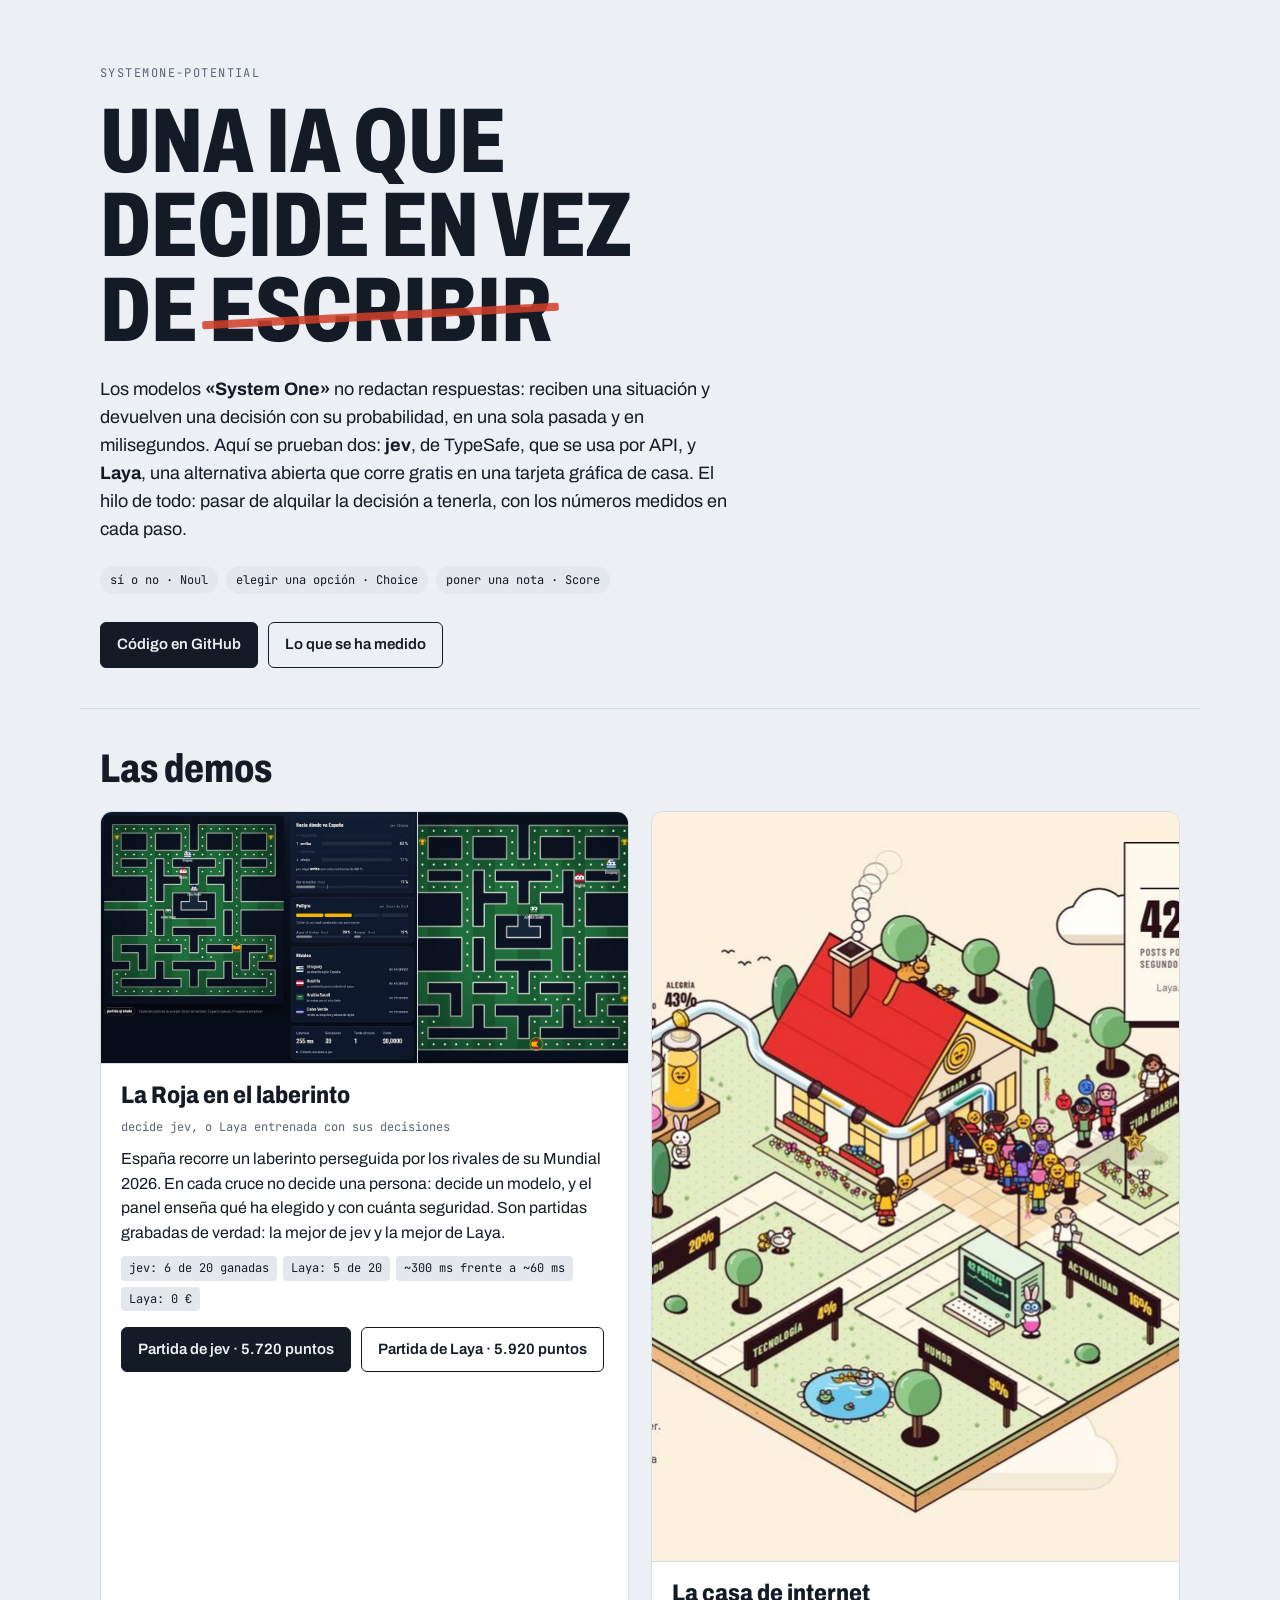
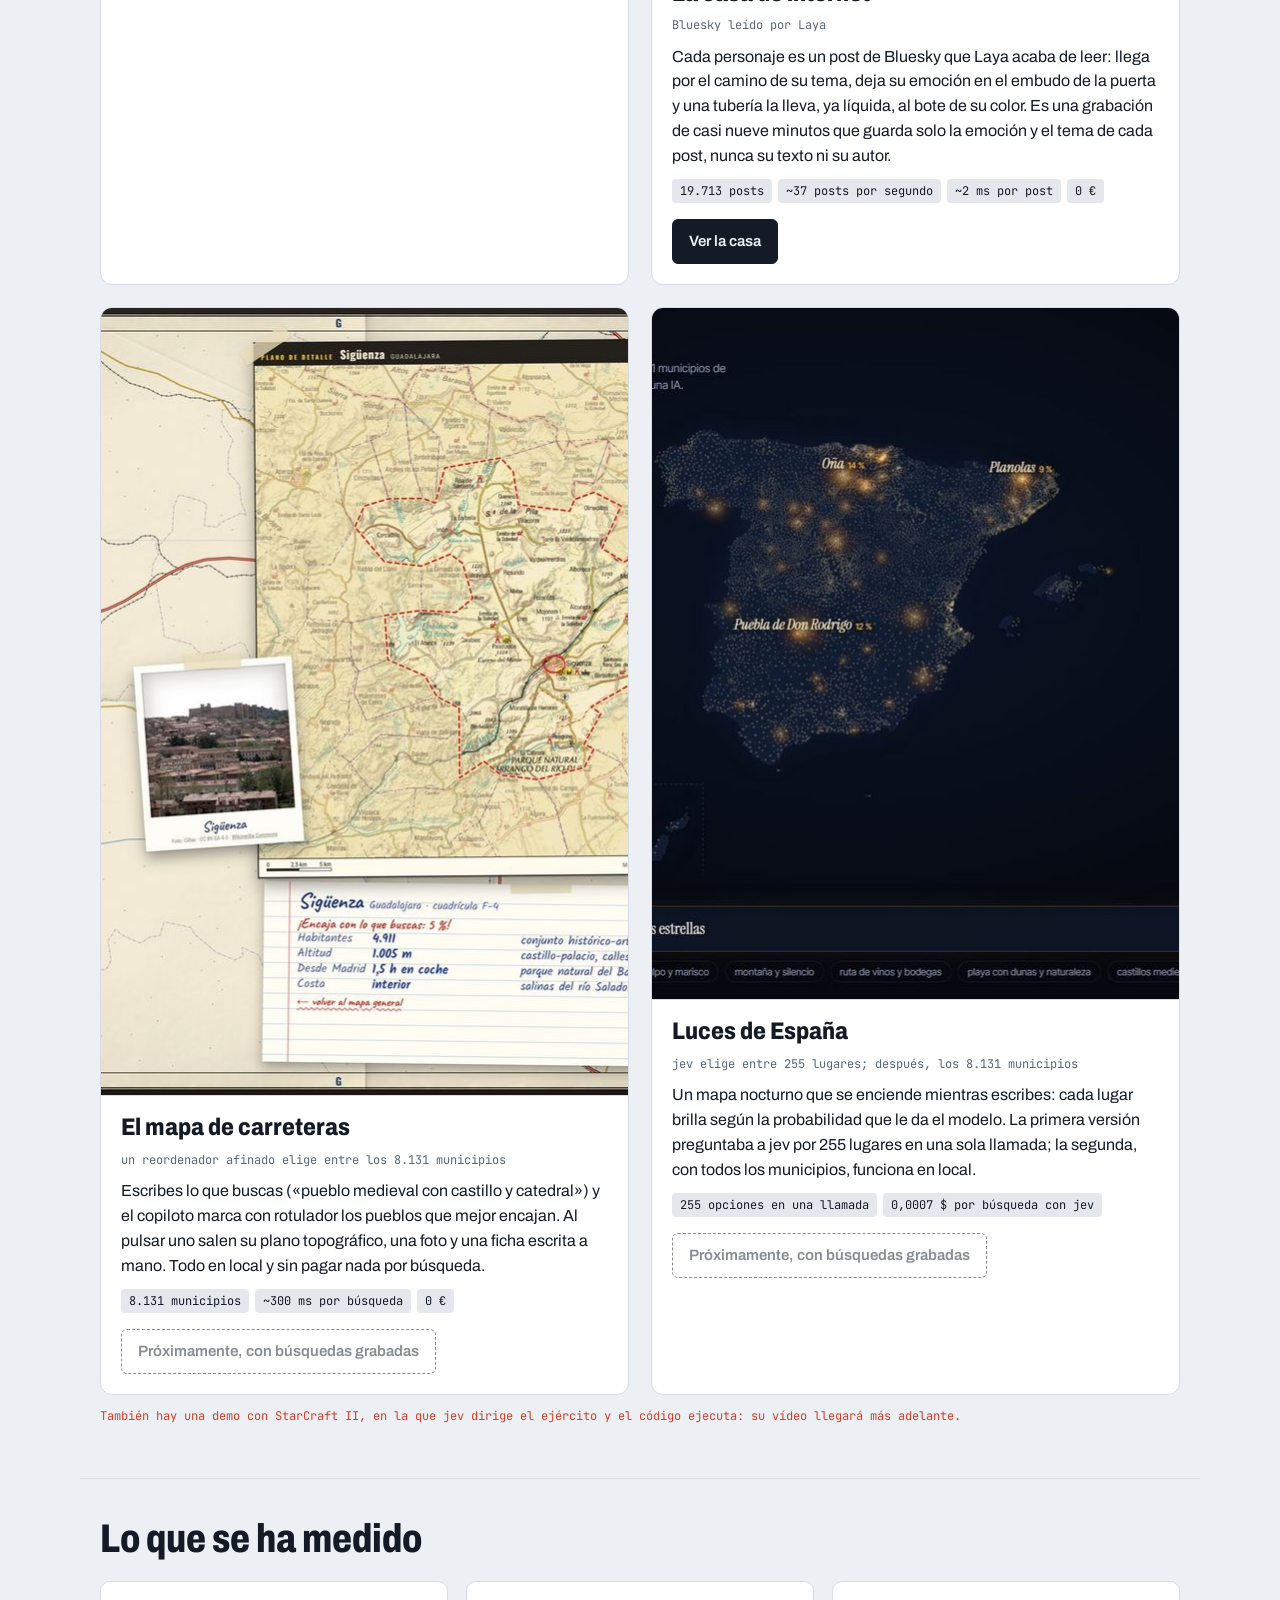
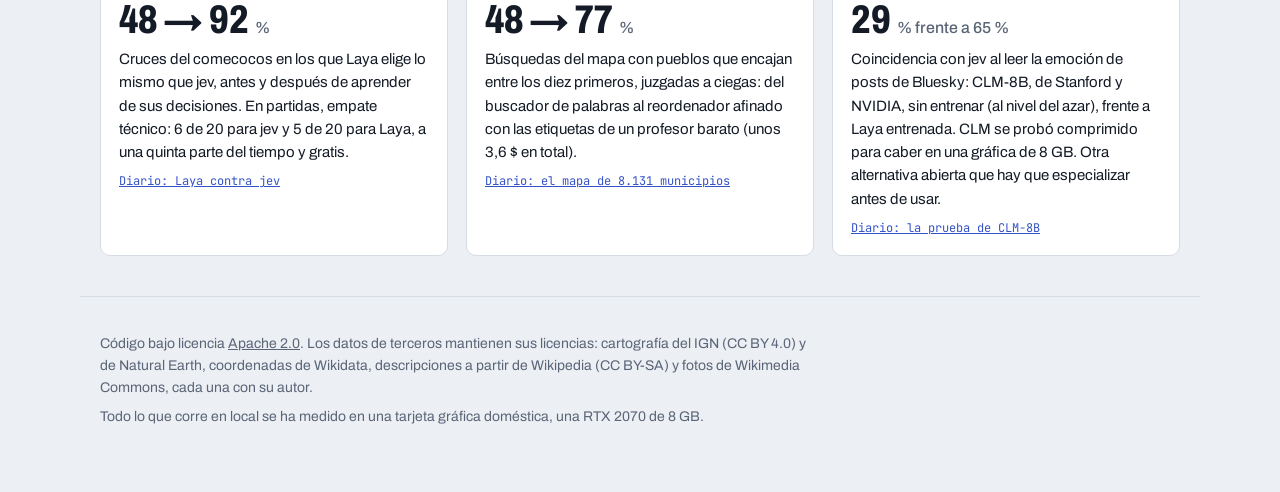
==== index.html @ be232d1d "Web: portada, partidas grabadas del comecocos y la casa grabada Portada en index.html con las demos " ====
<!doctype html>
<html lang="es">
<head>
<meta charset="utf-8">
<meta name="viewport" content="width=device-width, initial-scale=1, viewport-fit=cover">
<title>systemone-potential</title>
<meta name="description" content="Demos de una IA que decide en vez de escribir: jev y Laya puestas a prueba en un comecocos, Bluesky en directo y mapas de España, con los resultados medidos.">
<meta name="color-scheme" content="light dark">
<link rel="preconnect" href="https://fonts.googleapis.com">
<link rel="preconnect" href="https://fonts.gstatic.com" crossorigin>
<link rel="stylesheet" href="https://fonts.googleapis.com/css2?family=Archivo:wdth,wght@62..125,400..800&family=JetBrains+Mono:wght@400;600&display=swap">
<style>
:root {
  --bg: #ECEFF3; --surface: #FFFFFF; --ink: #141B26; --muted: #5A6577; --line: #D6DCE4;
  --accent: #D23F28; --accent-soft: #FBE4DF; --jev: #3553C8; --laya: #16845A; --chip: #E4E8ED;
  --display: "Archivo", "Arial Narrow", system-ui, sans-serif;
  --body: "Archivo", system-ui, -apple-system, "Segoe UI", sans-serif;
  --mono: "JetBrains Mono", ui-monospace, Consolas, monospace;
}
@media (prefers-color-scheme: dark) {
  :root { color-scheme: dark; --bg: #0D1218; --surface: #151C25; --ink: #E6EBF1; --muted: #98A3B2; --line: #283341;
    --accent: #FF6B50; --accent-soft: #3B211C; --jev: #7F99FF; --laya: #3DC98B; --chip: #232D39; }
}
* { box-sizing: border-box; }
body { margin: 0; background: var(--bg); color: var(--ink); font-family: var(--body); font-size: 16px; line-height: 1.55; }
a { color: inherit; }
.wrap { max-width: 1120px; margin: 0 auto; padding-inline: 20px; }
:focus-visible { outline: 2px solid var(--accent); outline-offset: 3px; }

header { padding-block: 64px 40px; }
.eyebrow { font-family: var(--mono); font-size: 12px; letter-spacing: .12em; text-transform: uppercase; color: var(--muted); margin: 0 0 16px; }
h1 { font-family: var(--display); font-stretch: 70%; font-weight: 800; font-size: clamp(44px, 8vw, 92px); line-height: .92;
  text-transform: uppercase; margin: 0; max-width: 14ch; text-wrap: balance; }
h1 .x { position: relative; white-space: nowrap; }
h1 .x::after { content: ""; position: absolute; left: -2%; right: -2%; top: 52%; height: .09em; background: var(--accent);
  opacity: .85; transform: rotate(-3deg); border-radius: 2px; }
.lede { max-width: 64ch; font-size: 18px; margin: 24px 0 0; }
.lede b { font-weight: 700; }
.types { display: flex; flex-wrap: wrap; gap: 8px; margin: 22px 0 0; }
.types span { font-family: var(--mono); font-size: 12px; padding: 5px 10px; border-radius: 99px; background: var(--chip); }
.links { display: flex; flex-wrap: wrap; gap: 10px; margin: 28px 0 0; }
.btn { display: inline-flex; align-items: center; gap: 8px; padding: 10px 16px; border-radius: 6px; font-weight: 600; font-size: 15px;
  text-decoration: none; border: 1px solid var(--ink); }
.btn.primary { background: var(--ink); color: var(--bg); }
.btn:hover { border-color: var(--accent); }
.btn.primary:hover { background: var(--accent); }
.btn[aria-disabled="true"] { opacity: .5; pointer-events: none; border-style: dashed; }

h2 { font-family: var(--display); font-stretch: 78%; font-weight: 800; font-size: clamp(28px, 4vw, 40px); line-height: 1; margin: 0 0 22px; }
section { padding-block: 40px; border-top: 1px solid var(--line); }
.demos { display: grid; grid-template-columns: repeat(2, minmax(0, 1fr)); gap: 22px; }
.demo { background: var(--surface); border: 1px solid var(--line); border-radius: 12px; overflow: hidden; display: grid; grid-template-rows: auto 1fr; }
.demo img { display: block; width: 100%; aspect-ratio: 16 / 10; object-fit: cover; object-position: top; border-bottom: 1px solid var(--line); }
.demo .pics { display: grid; grid-template-columns: 1.5fr 1fr; border-bottom: 1px solid var(--line); }
.demo .pics img { border-bottom: 0; aspect-ratio: auto; height: 100%; }
.demo .pics img + img { border-left: 1px solid var(--line); }
.demo .body { padding: 18px 20px 20px; display: grid; gap: 10px; align-content: start; }
.demo h3 { font-family: var(--display); font-stretch: 85%; font-weight: 800; font-size: 24px; line-height: 1.1; margin: 0; }
.demo p { margin: 0; color: var(--ink); }
.demo .who { font-family: var(--mono); font-size: 12px; color: var(--muted); }
.facts { display: flex; flex-wrap: wrap; gap: 6px; }
.facts span { font-family: var(--mono); font-size: 12px; padding: 3px 8px; border-radius: 4px; background: var(--chip); }
.demo .links { margin-top: 6px; }
.soon { font-family: var(--mono); font-size: 12px; color: var(--accent); }

.results { display: grid; grid-template-columns: repeat(3, minmax(0, 1fr)); gap: 18px; }
.result { background: var(--surface); border: 1px solid var(--line); border-radius: 10px; padding: 18px; display: grid; gap: 8px; align-content: start; }
.result .big { font-family: var(--display); font-stretch: 75%; font-weight: 800; font-size: 40px; line-height: 1; }
.result .big small { font-size: 16px; font-weight: 500; color: var(--muted); font-stretch: 100%; }
.result p { margin: 0; font-size: 15px; }
.result a { font-family: var(--mono); font-size: 12px; color: var(--jev); }

footer { padding-block: 36px 56px; border-top: 1px solid var(--line); font-size: 14px; color: var(--muted); }
footer p { margin: 0 0 8px; max-width: 90ch; }

@media (max-width: 860px) {
  .demos, .results { grid-template-columns: minmax(0, 1fr); }
}
</style>
</head>
<body>

<header class="wrap">
  <p class="eyebrow">systemone-potential</p>
  <h1>Una IA que decide en vez de <span class="x">escribir</span></h1>
  <p class="lede">Los modelos <b>«System One»</b> no redactan respuestas: reciben una situación y devuelven una decisión con su probabilidad, en una sola pasada y en milisegundos. Aquí se prueban dos: <b>jev</b>, de TypeSafe, que se usa por API, y <b>Laya</b>, una alternativa abierta que corre gratis en una tarjeta gráfica de casa. El hilo de todo: pasar de alquilar la decisión a tenerla, con los números medidos en cada paso.</p>
  <div class="types" aria-label="Tipos de pregunta">
    <span>sí o no · Noul</span><span>elegir una opción · Choice</span><span>poner una nota · Score</span>
  </div>
  <div class="links">
    <a class="btn primary" href="https://github.com/alfonso-asenjo/systemone-potential">Código en GitHub</a>
    <a class="btn" href="#resultados">Lo que se ha medido</a>
  </div>
</header>

<section class="wrap" aria-labelledby="demos-h">
  <h2 id="demos-h">Las demos</h2>
  <div class="demos">

    <article class="demo">
      <div class="pics">
        <img src="demos/img/comecocos-jev.jpg" alt="El comecocos con la bandera de España en el laberinto, los rivales con sus banderas y un panel con las probabilidades de cada salida" width="900" height="715">
        <img src="demos/img/comecocos-laya.jpg" alt="El laberinto durante una partida de Laya" width="596" height="626">
      </div>
      <div class="body">
        <h3>La Roja en el laberinto</h3>
        <p class="who">decide jev, o Laya entrenada con sus decisiones</p>
        <p>España recorre un laberinto perseguida por los rivales de su Mundial 2026. En cada cruce no decide una persona: decide un modelo, y el panel enseña qué ha elegido y con cuánta seguridad. Son partidas grabadas de verdad: la mejor de jev y la mejor de Laya.</p>
        <div class="facts"><span>jev: 6 de 20 ganadas</span><span>Laya: 5 de 20</span><span>~300 ms frente a ~60 ms</span><span>Laya: 0 €</span></div>
        <div class="links">
          <a class="btn primary" href="demos/comecocos-jev.html">Partida de jev · 5.720 puntos</a>
          <a class="btn" href="demos/comecocos-laya.html">Partida de Laya · 5.920 puntos</a>
        </div>
      </div>
    </article>

    <article class="demo">
      <img src="demos/img/casa.jpg" alt="Ilustración isométrica de una casa con jardín; personajes llegan por caminos rotulados con temas llevando farolillos con emoticonos, y una tubería lleva la emoción líquida a botes de colores" width="1200" height="750">
      <div class="body">
        <h3>La casa de internet</h3>
        <p class="who">Bluesky leído por Laya</p>
        <p>Cada personaje es un post de Bluesky que Laya acaba de leer: llega por el camino de su tema, deja su emoción en el embudo de la puerta y una tubería la lleva, ya líquida, al bote de su color. Es una grabación de casi nueve minutos que guarda solo la emoción y el tema de cada post, nunca su texto ni su autor.</p>
        <div class="facts"><span>19.713 posts</span><span>~37 posts por segundo</span><span>~2 ms por post</span><span>0 €</span></div>
        <div class="links">
          <a class="btn primary" href="bluesky/static/casa.html?grabacion">Ver la casa</a>
        </div>
      </div>
    </article>

    <article class="demo">
      <img src="demos/img/carreteras.jpg" alt="Mapa de carreteras de los 90 con un plano topográfico de Sigüenza, una polaroid del pueblo y una ficha manuscrita" width="1400" height="788">
      <div class="body">
        <h3>El mapa de carreteras</h3>
        <p class="who">un reordenador afinado elige entre los 8.131 municipios</p>
        <p>Escribes lo que buscas («pueblo medieval con castillo y catedral») y el copiloto marca con rotulador los pueblos que mejor encajan. Al pulsar uno salen su plano topográfico, una foto y una ficha escrita a mano. Todo en local y sin pagar nada por búsqueda.</p>
        <div class="facts"><span>8.131 municipios</span><span>~300 ms por búsqueda</span><span>0 €</span></div>
        <div class="links">
          <span class="btn" aria-disabled="true">Próximamente, con búsquedas grabadas</span>
        </div>
      </div>
    </article>

    <article class="demo">
      <img src="demos/img/luces.jpg" alt="Mapa nocturno de España con puntos de luz; los lugares que encajan con la búsqueda brillan más" width="1200" height="692">
      <div class="body">
        <h3>Luces de España</h3>
        <p class="who">jev elige entre 255 lugares; después, los 8.131 municipios</p>
        <p>Un mapa nocturno que se enciende mientras escribes: cada lugar brilla según la probabilidad que le da el modelo. La primera versión preguntaba a jev por 255 lugares en una sola llamada; la segunda, con todos los municipios, funciona en local.</p>
        <div class="facts"><span>255 opciones en una llamada</span><span>0,0007 $ por búsqueda con jev</span></div>
        <div class="links">
          <span class="btn" aria-disabled="true">Próximamente, con búsquedas grabadas</span>
        </div>
      </div>
    </article>

  </div>
  <p class="soon">También hay una demo con StarCraft II, en la que jev dirige el ejército y el código ejecuta: su vídeo llegará más adelante.</p>
</section>

<section class="wrap" id="resultados" aria-labelledby="res-h">
  <h2 id="res-h">Lo que se ha medido</h2>
  <div class="results">
    <div class="result">
      <div class="big">48 → 92 <small>%</small></div>
      <p>Cruces del comecocos en los que Laya elige lo mismo que jev, antes y después de aprender de sus decisiones. En partidas, empate técnico: 6 de 20 para jev y 5 de 20 para Laya, a una quinta parte del tiempo y gratis.</p>
      <a href="https://github.com/alfonso-asenjo/systemone-potential/blob/main/docs/laya-vs-jev.md">Diario: Laya contra jev</a>
    </div>
    <div class="result">
      <div class="big">48 → 77 <small>%</small></div>
      <p>Búsquedas del mapa con pueblos que encajan entre los diez primeros, juzgadas a ciegas: del buscador de palabras al reordenador afinado con las etiquetas de un profesor barato (unos 3,6 $ en total).</p>
      <a href="https://github.com/alfonso-asenjo/systemone-potential/blob/main/docs/mapa-8000-diario.md">Diario: el mapa de 8.131 municipios</a>
    </div>
    <div class="result">
      <div class="big">29 <small>% frente a 65 %</small></div>
      <p>Coincidencia con jev al leer la emoción de posts de Bluesky: CLM-8B, de Stanford y NVIDIA, sin entrenar (al nivel del azar), frente a Laya entrenada. CLM se probó comprimido para caber en una gráfica de 8 GB. Otra alternativa abierta que hay que especializar antes de usar.</p>
      <a href="https://github.com/alfonso-asenjo/systemone-potential/blob/main/docs/clm-8b.md">Diario: la prueba de CLM-8B</a>
    </div>
  </div>
</section>

<footer class="wrap">
  <p>Código bajo licencia <a href="https://github.com/alfonso-asenjo/systemone-potential/blob/main/LICENSE">Apache 2.0</a>. Los datos de terceros mantienen sus licencias: cartografía del IGN (CC BY 4.0) y de Natural Earth, coordenadas de Wikidata, descripciones a partir de Wikipedia (CC BY-SA) y fotos de Wikimedia Commons, cada una con su autor.</p>
  <p>Todo lo que corre en local se ha medido en una tarjeta gráfica doméstica, una RTX 2070 de 8 GB.</p>
</footer>

</body>
</html>
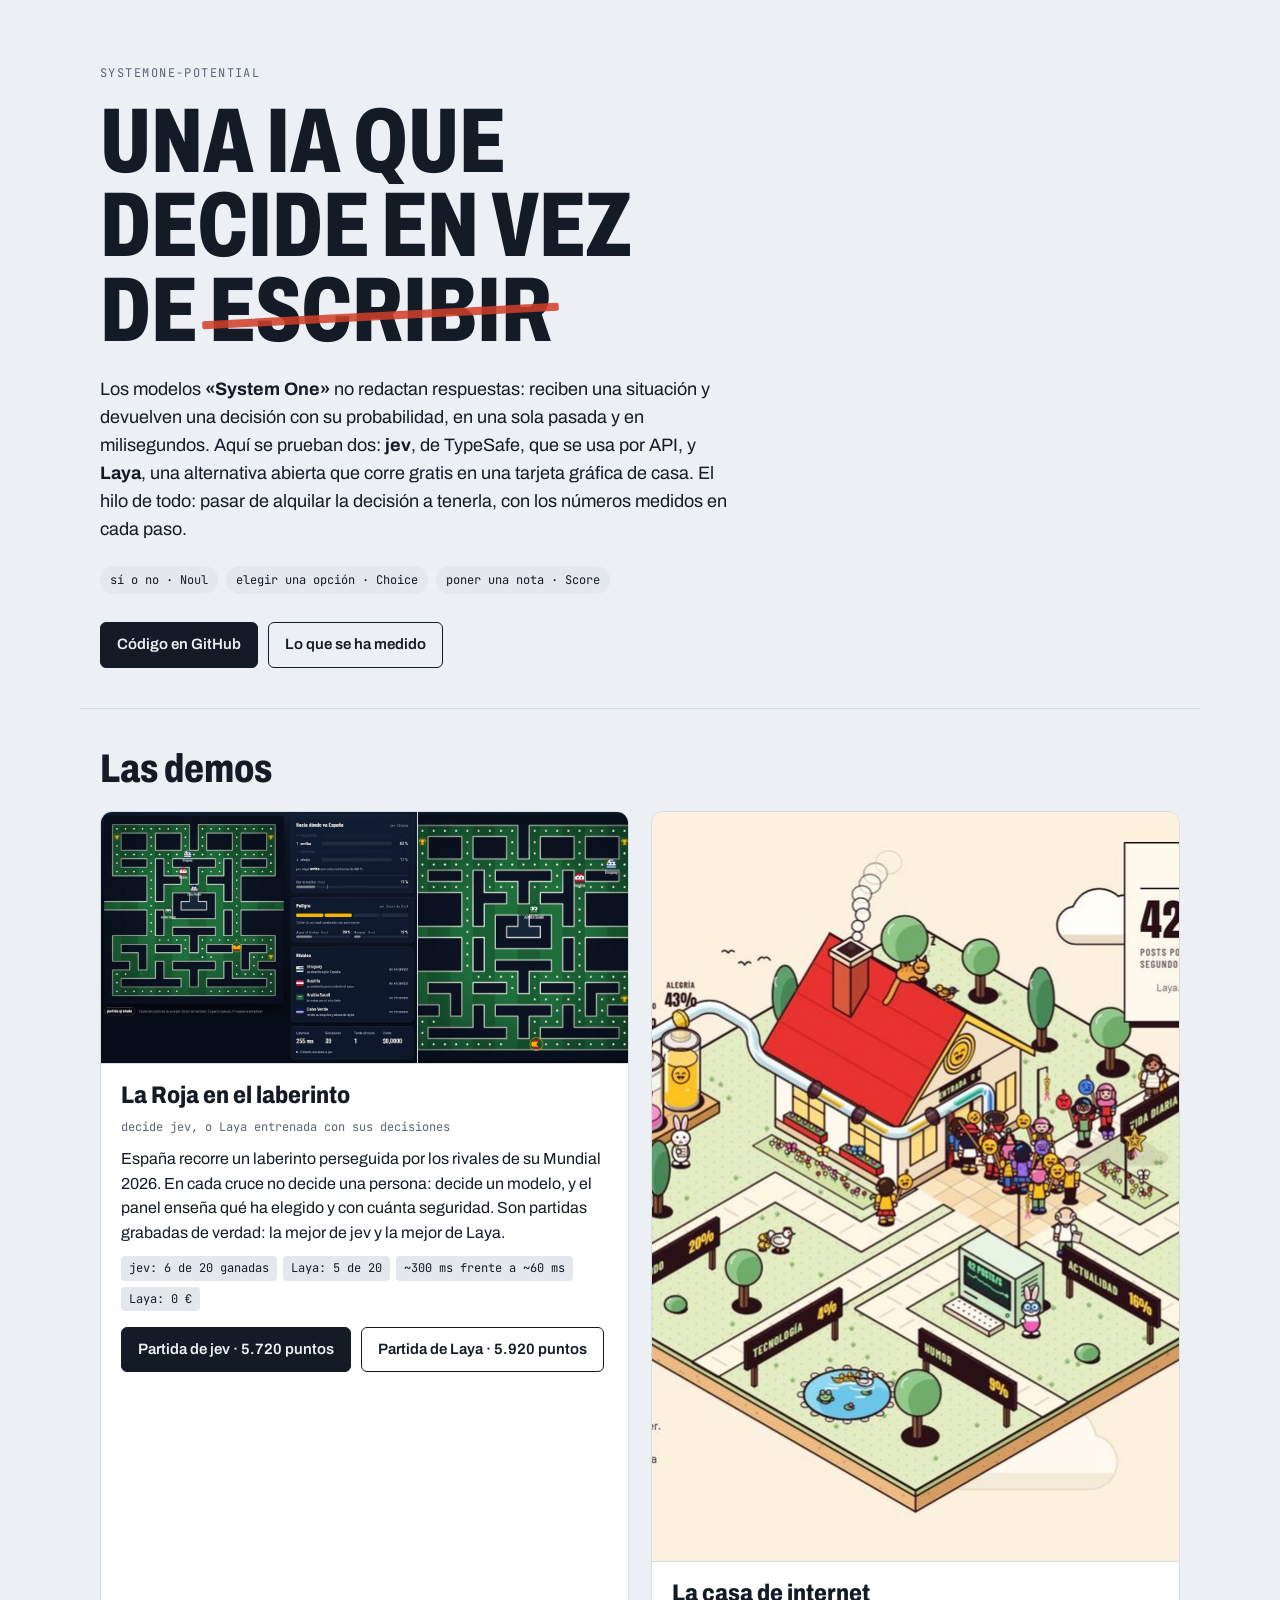
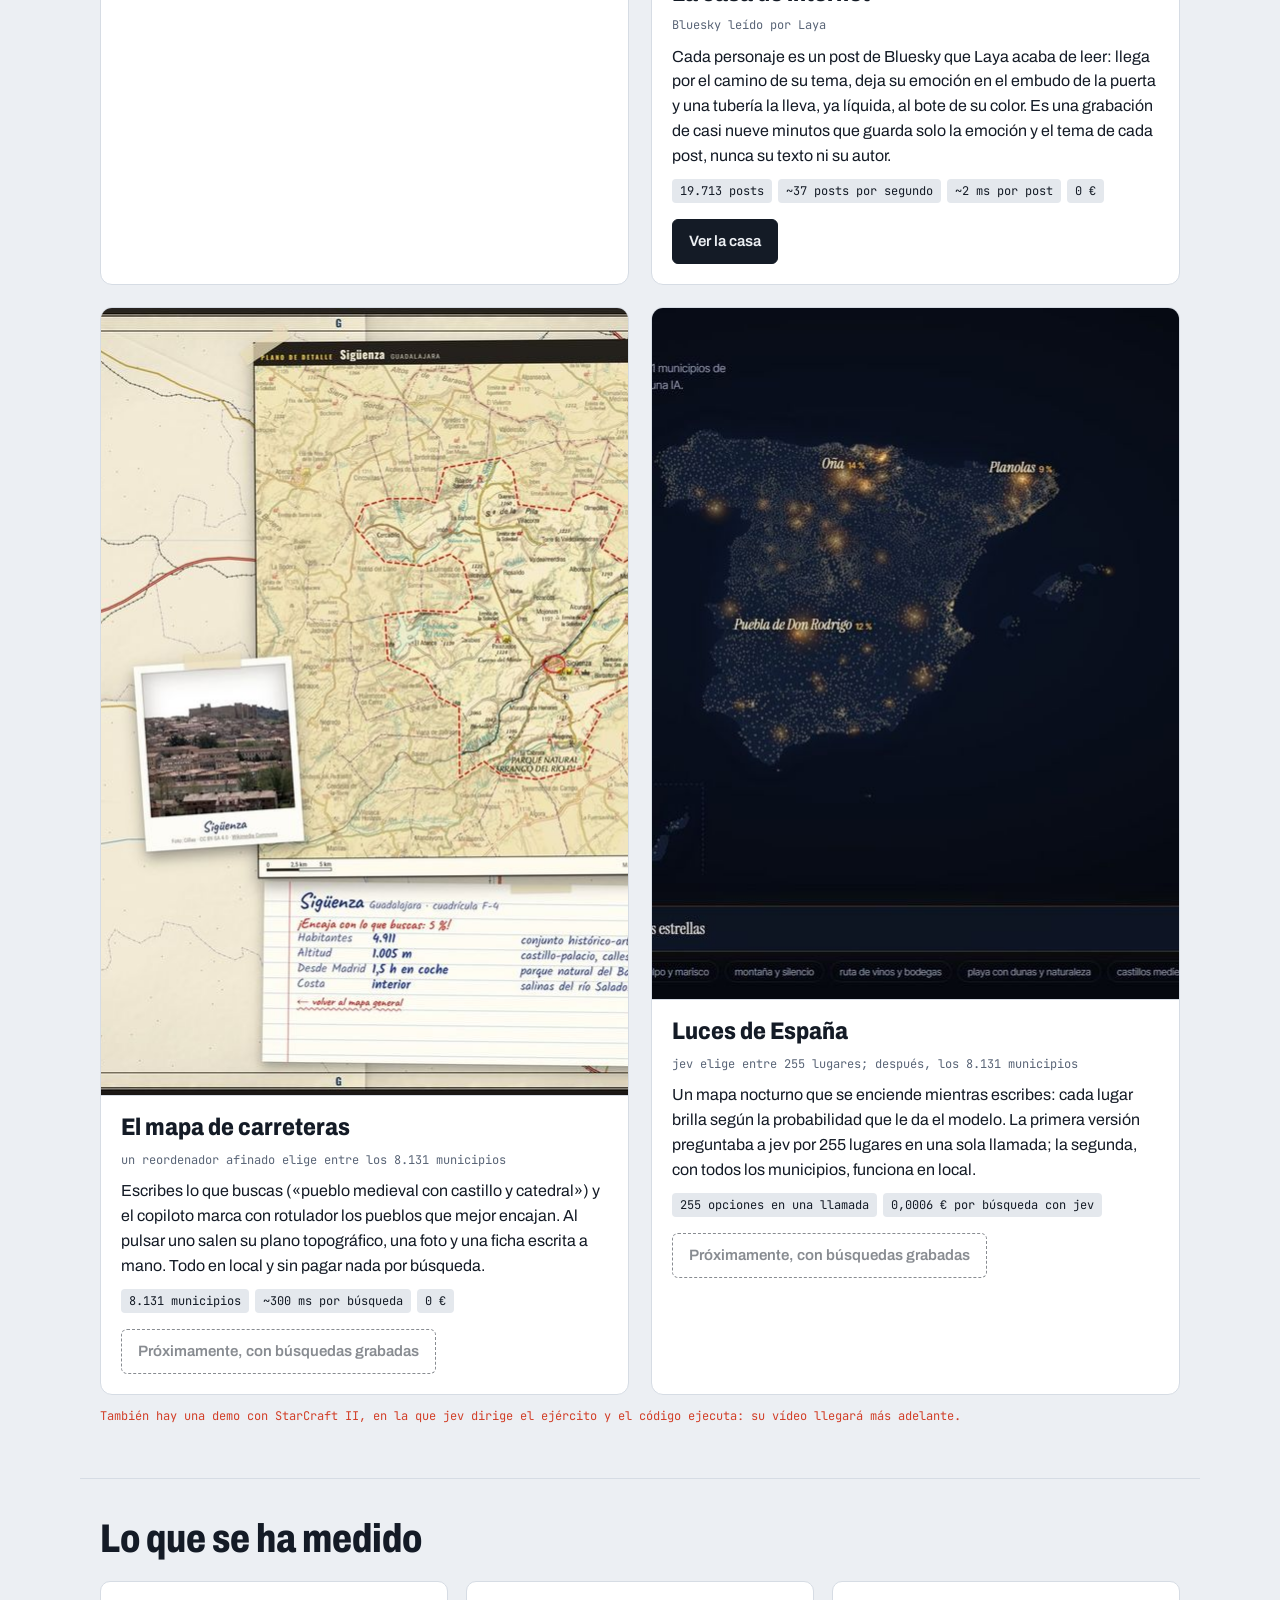
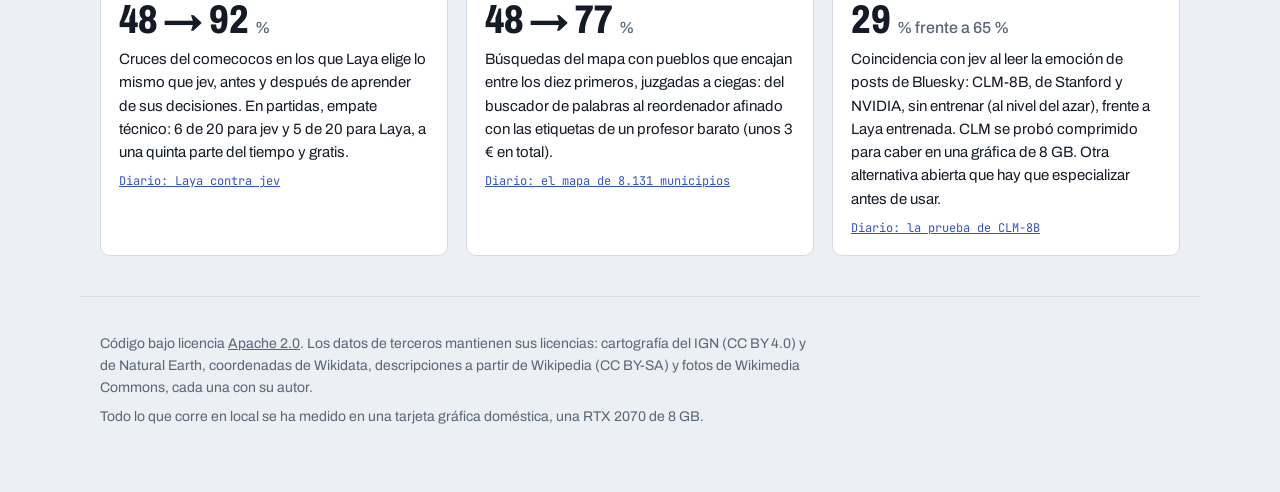
==== commit 145fe15d: "Costes en euros Las APIs cobran en dólares; lo que se enseña pasa a euros con la referencia del BCE " ====
--- a/index.html
+++ b/index.html
@@ -146,7 +146,7 @@
         <h3>Luces de España</h3>
         <p class="who">jev elige entre 255 lugares; después, los 8.131 municipios</p>
         <p>Un mapa nocturno que se enciende mientras escribes: cada lugar brilla según la probabilidad que le da el modelo. La primera versión preguntaba a jev por 255 lugares en una sola llamada; la segunda, con todos los municipios, funciona en local.</p>
-        <div class="facts"><span>255 opciones en una llamada</span><span>0,0007 $ por búsqueda con jev</span></div>
+        <div class="facts"><span>255 opciones en una llamada</span><span>0,0006 € por búsqueda con jev</span></div>
         <div class="links">
           <span class="btn" aria-disabled="true">Próximamente, con búsquedas grabadas</span>
         </div>
@@ -167,7 +167,7 @@
     </div>
     <div class="result">
       <div class="big">48 → 77 <small>%</small></div>
-      <p>Búsquedas del mapa con pueblos que encajan entre los diez primeros, juzgadas a ciegas: del buscador de palabras al reordenador afinado con las etiquetas de un profesor barato (unos 3,6 $ en total).</p>
+      <p>Búsquedas del mapa con pueblos que encajan entre los diez primeros, juzgadas a ciegas: del buscador de palabras al reordenador afinado con las etiquetas de un profesor barato (unos 3 € en total).</p>
       <a href="https://github.com/alfonso-asenjo/systemone-potential/blob/main/docs/mapa-8000-diario.md">Diario: el mapa de 8.131 municipios</a>
     </div>
     <div class="result">
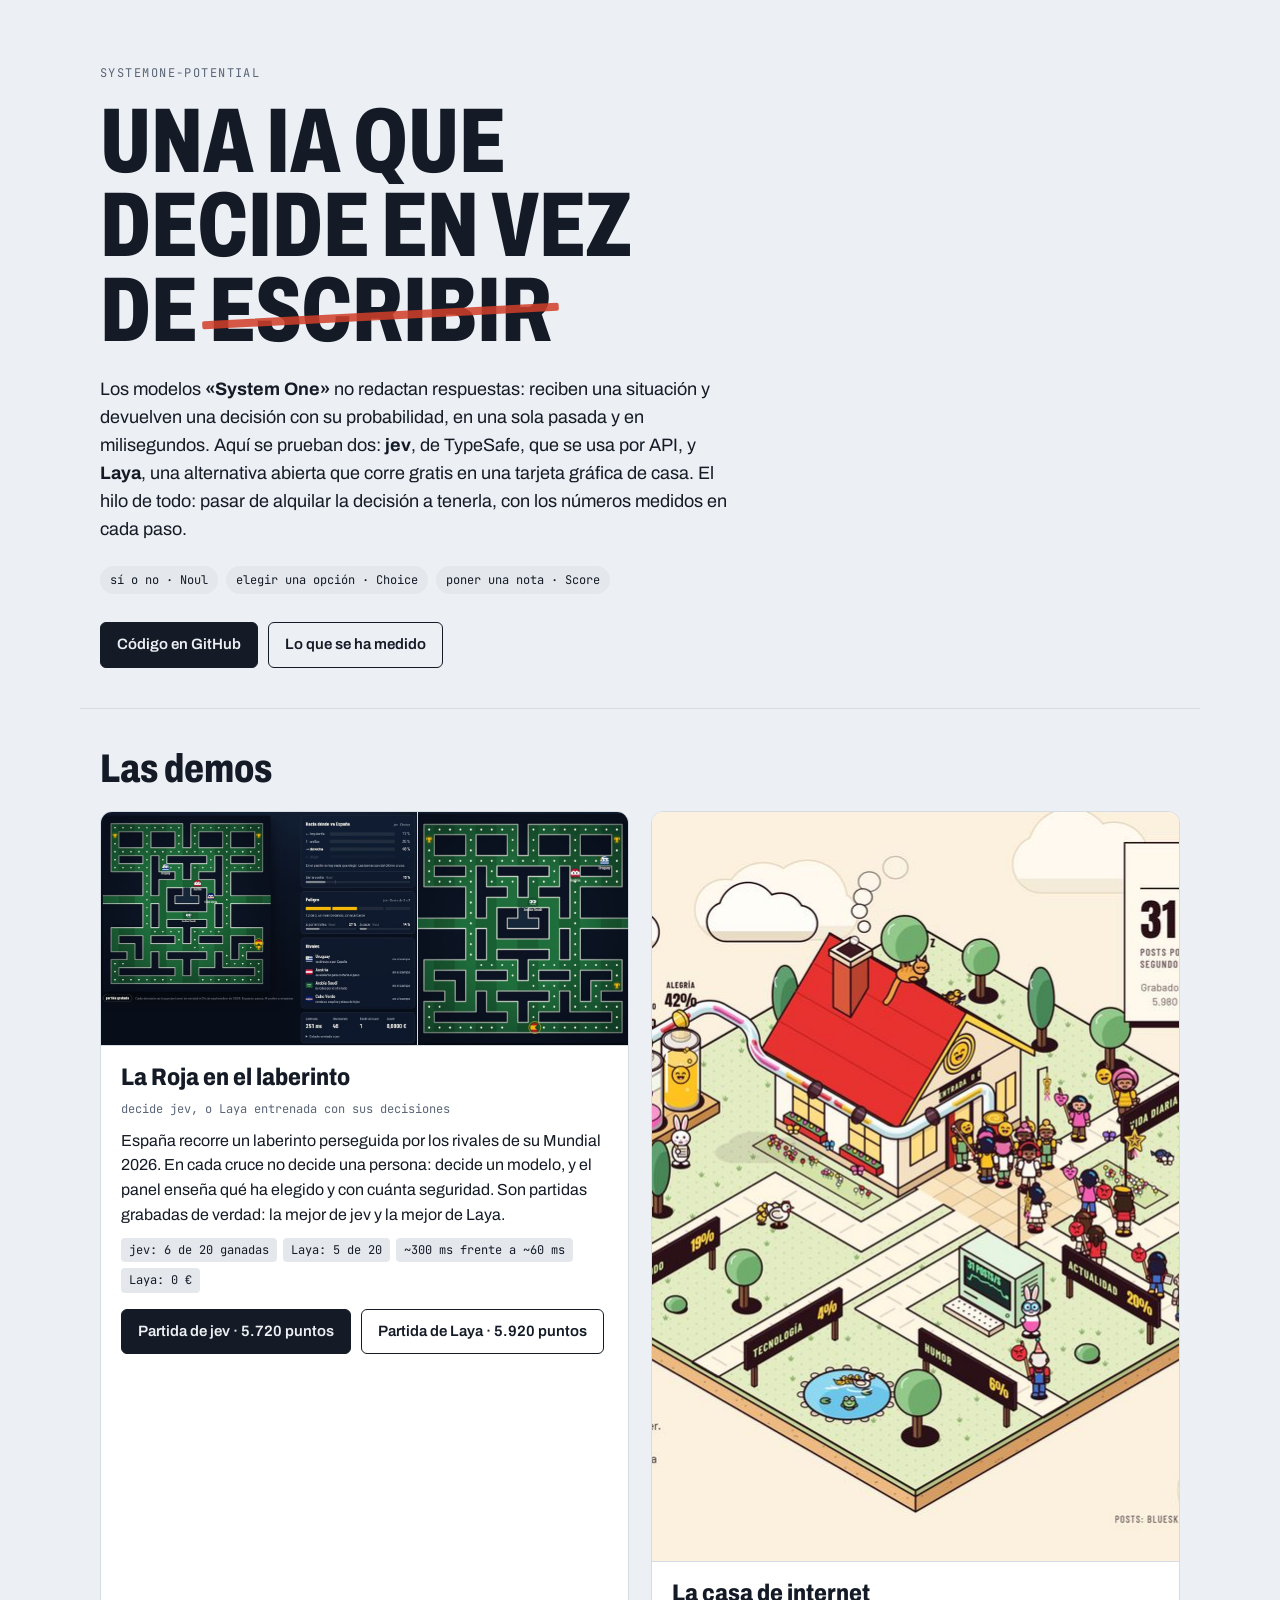
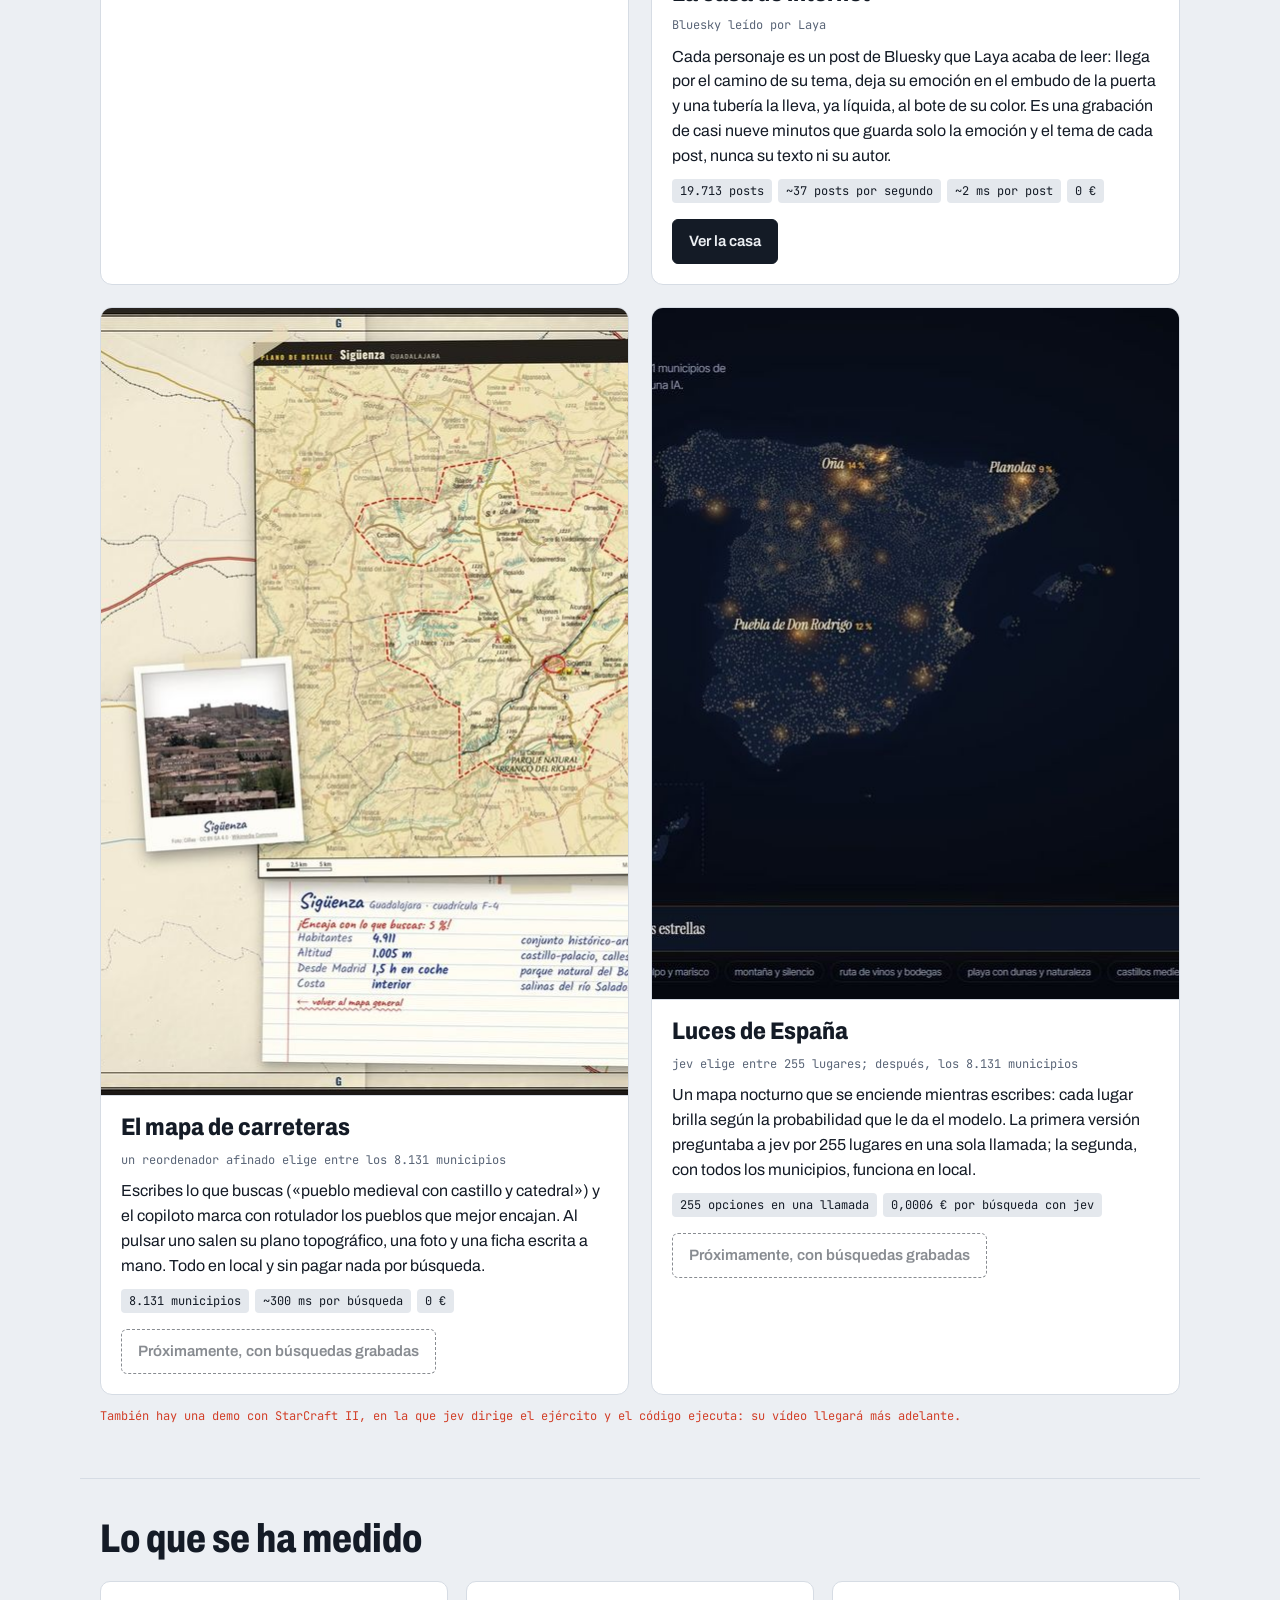
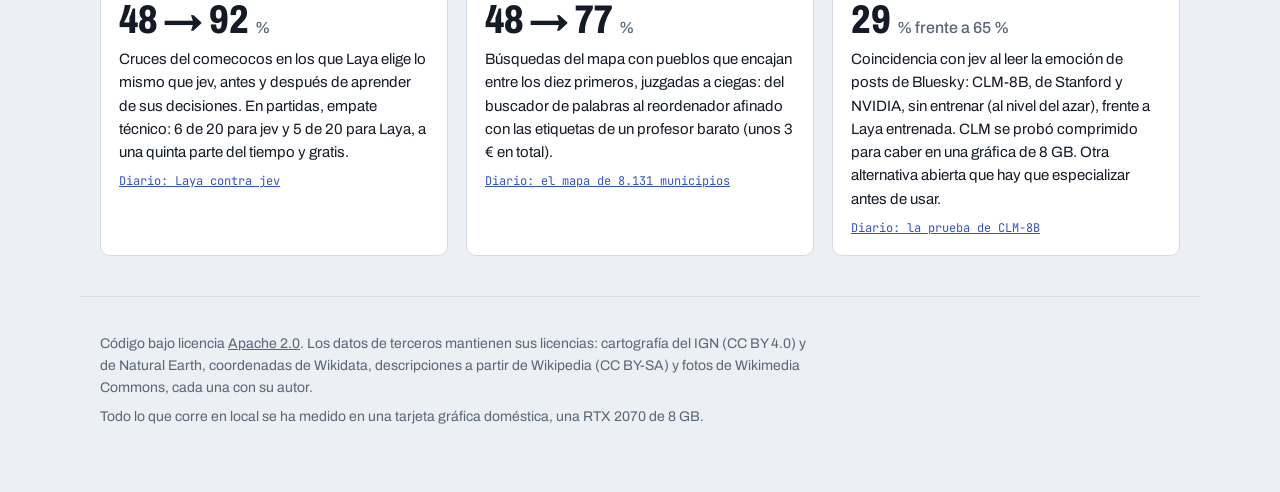
==== commit 851803ea: "Capturas con los costes en euros y subtítulo corto en la casa grabada El subtítulo de la versión gra" ====
--- a/index.html
+++ b/index.html
@@ -99,7 +99,7 @@
 
     <article class="demo">
       <div class="pics">
-        <img src="demos/img/comecocos-jev.jpg" alt="El comecocos con la bandera de España en el laberinto, los rivales con sus banderas y un panel con las probabilidades de cada salida" width="900" height="715">
+        <img src="demos/img/comecocos-jev.jpg" alt="El comecocos con la bandera de España en el laberinto, los rivales con sus banderas y un panel con las probabilidades de cada salida" width="900" height="663">
         <img src="demos/img/comecocos-laya.jpg" alt="El laberinto durante una partida de Laya" width="596" height="626">
       </div>
       <div class="body">
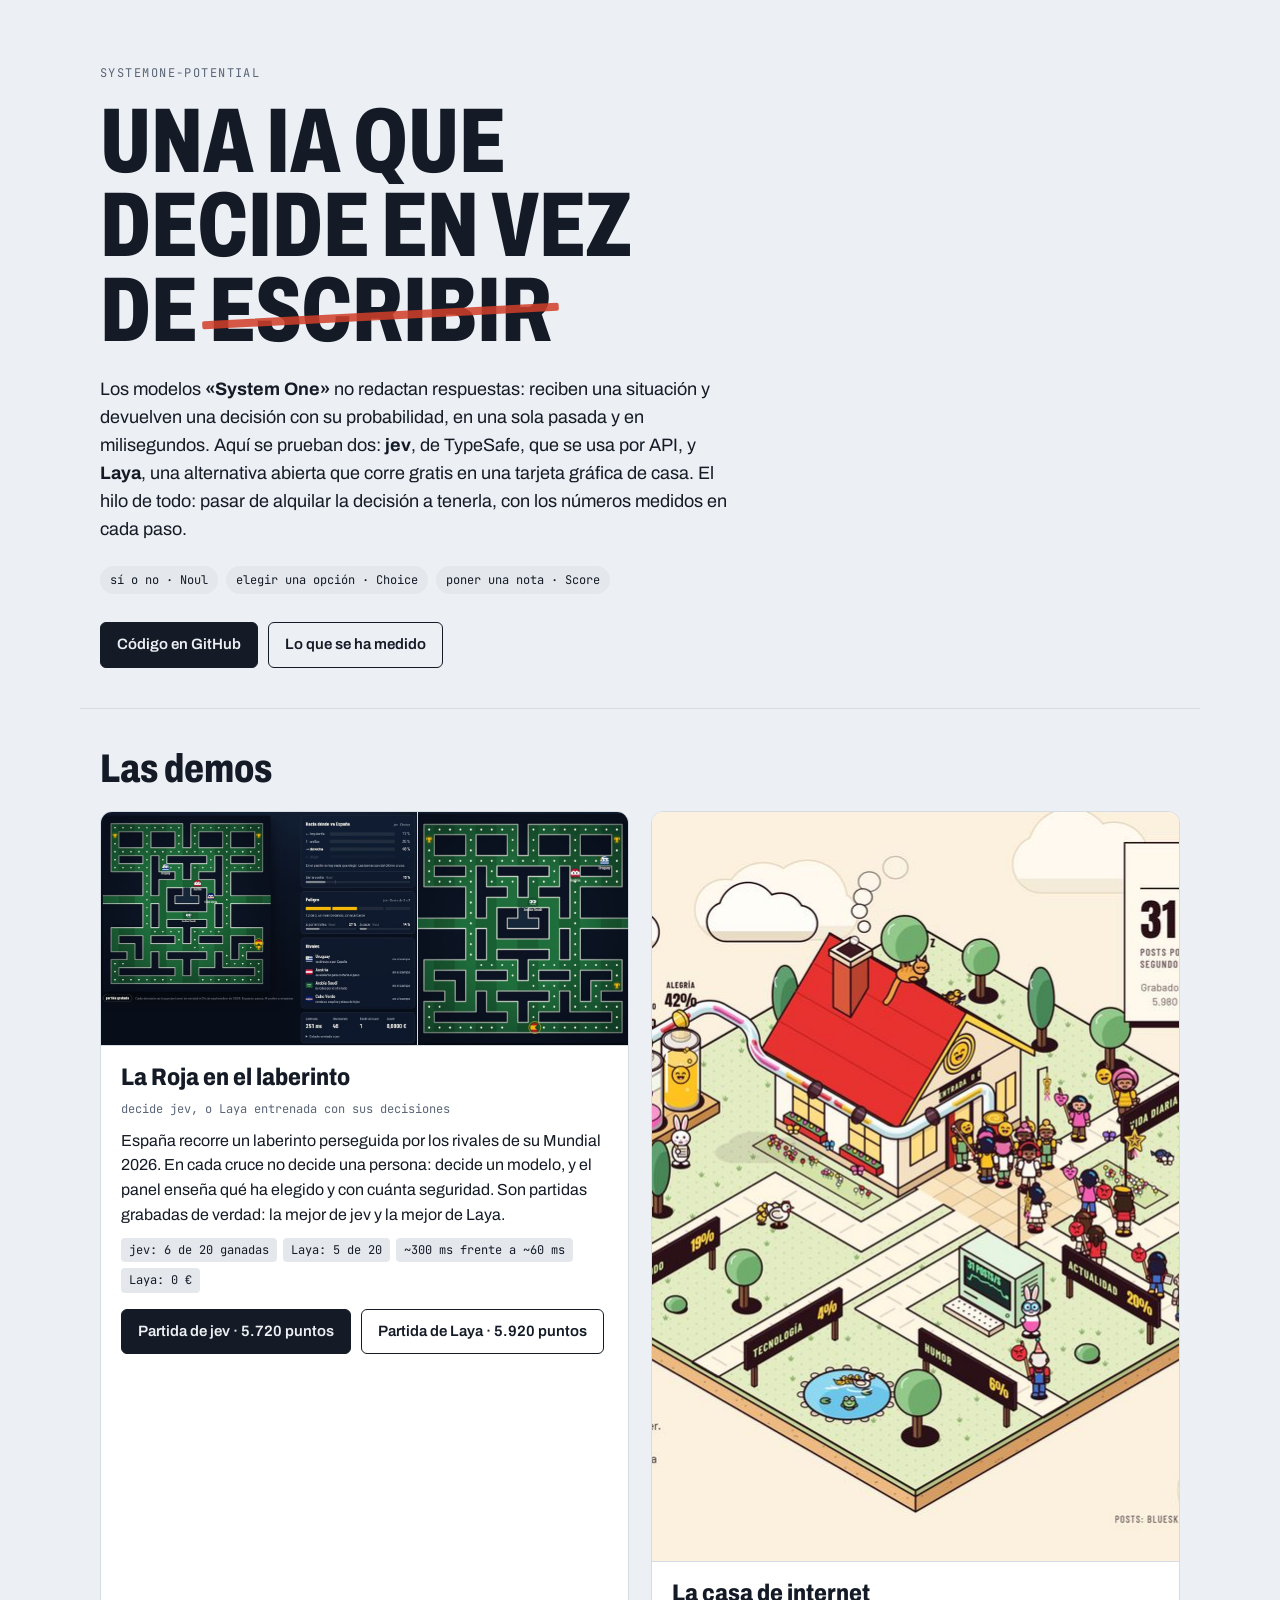
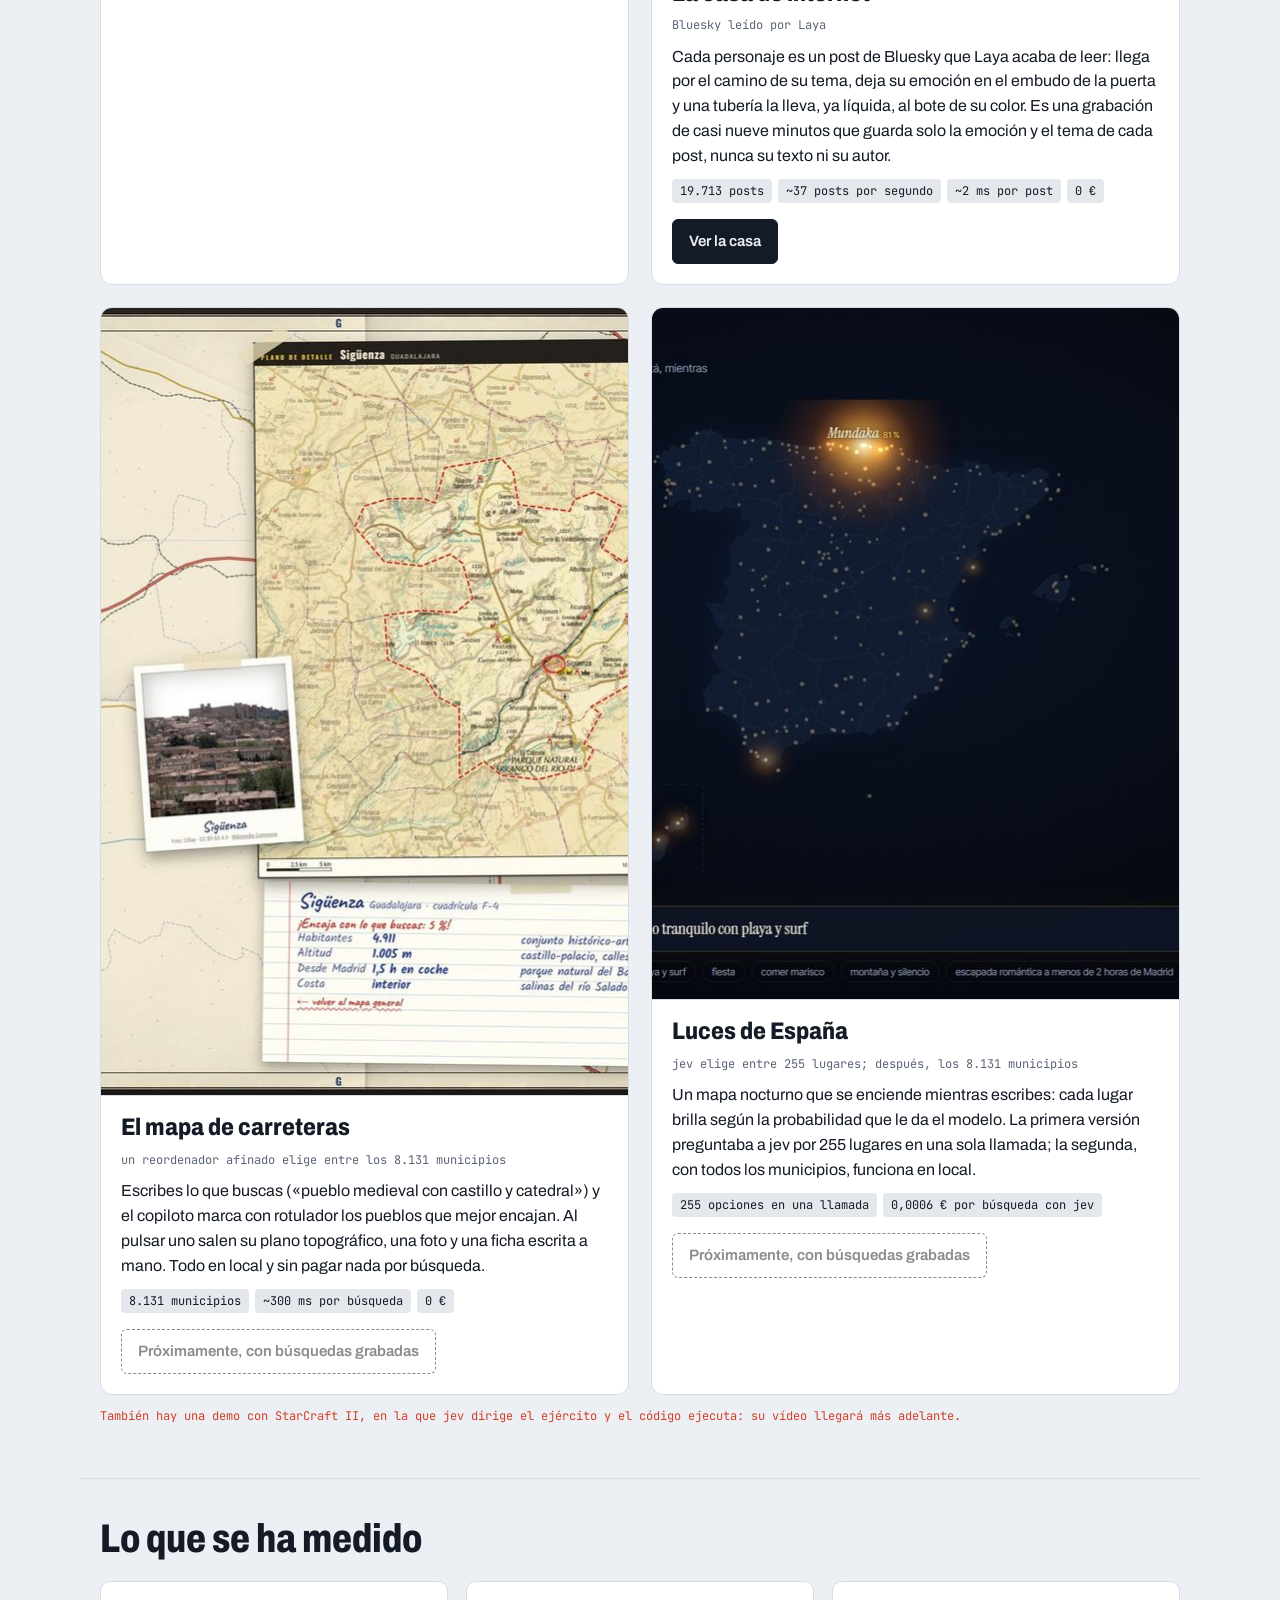
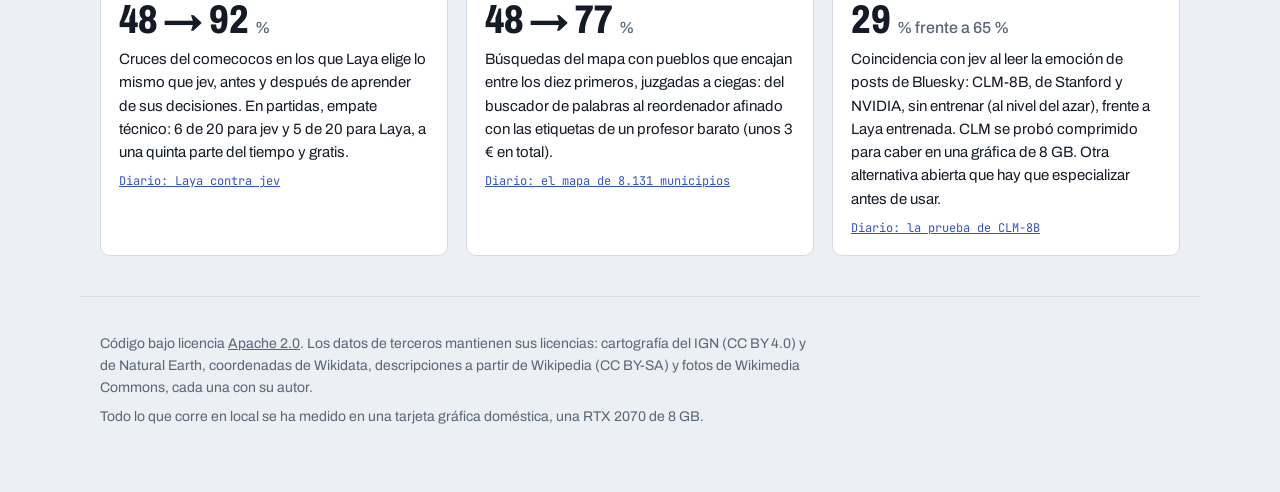
==== commit 5db4867b: "Luces de España: captura del mapa de 255 lugares con jev Co-Authored-By: Claude Opus 5.5 (1M context" ====
--- a/index.html
+++ b/index.html
@@ -141,7 +141,7 @@
     </article>
 
     <article class="demo">
-      <img src="demos/img/luces.jpg" alt="Mapa nocturno de España con puntos de luz; los lugares que encajan con la búsqueda brillan más" width="1200" height="692">
+      <img src="demos/img/luces.jpg" alt="Mapa nocturno de España con 255 lugares; con «pueblo tranquilo con playa y surf» Mundaka brilla con un 81 %" width="1200" height="692">
       <div class="body">
         <h3>Luces de España</h3>
         <p class="who">jev elige entre 255 lugares; después, los 8.131 municipios</p>
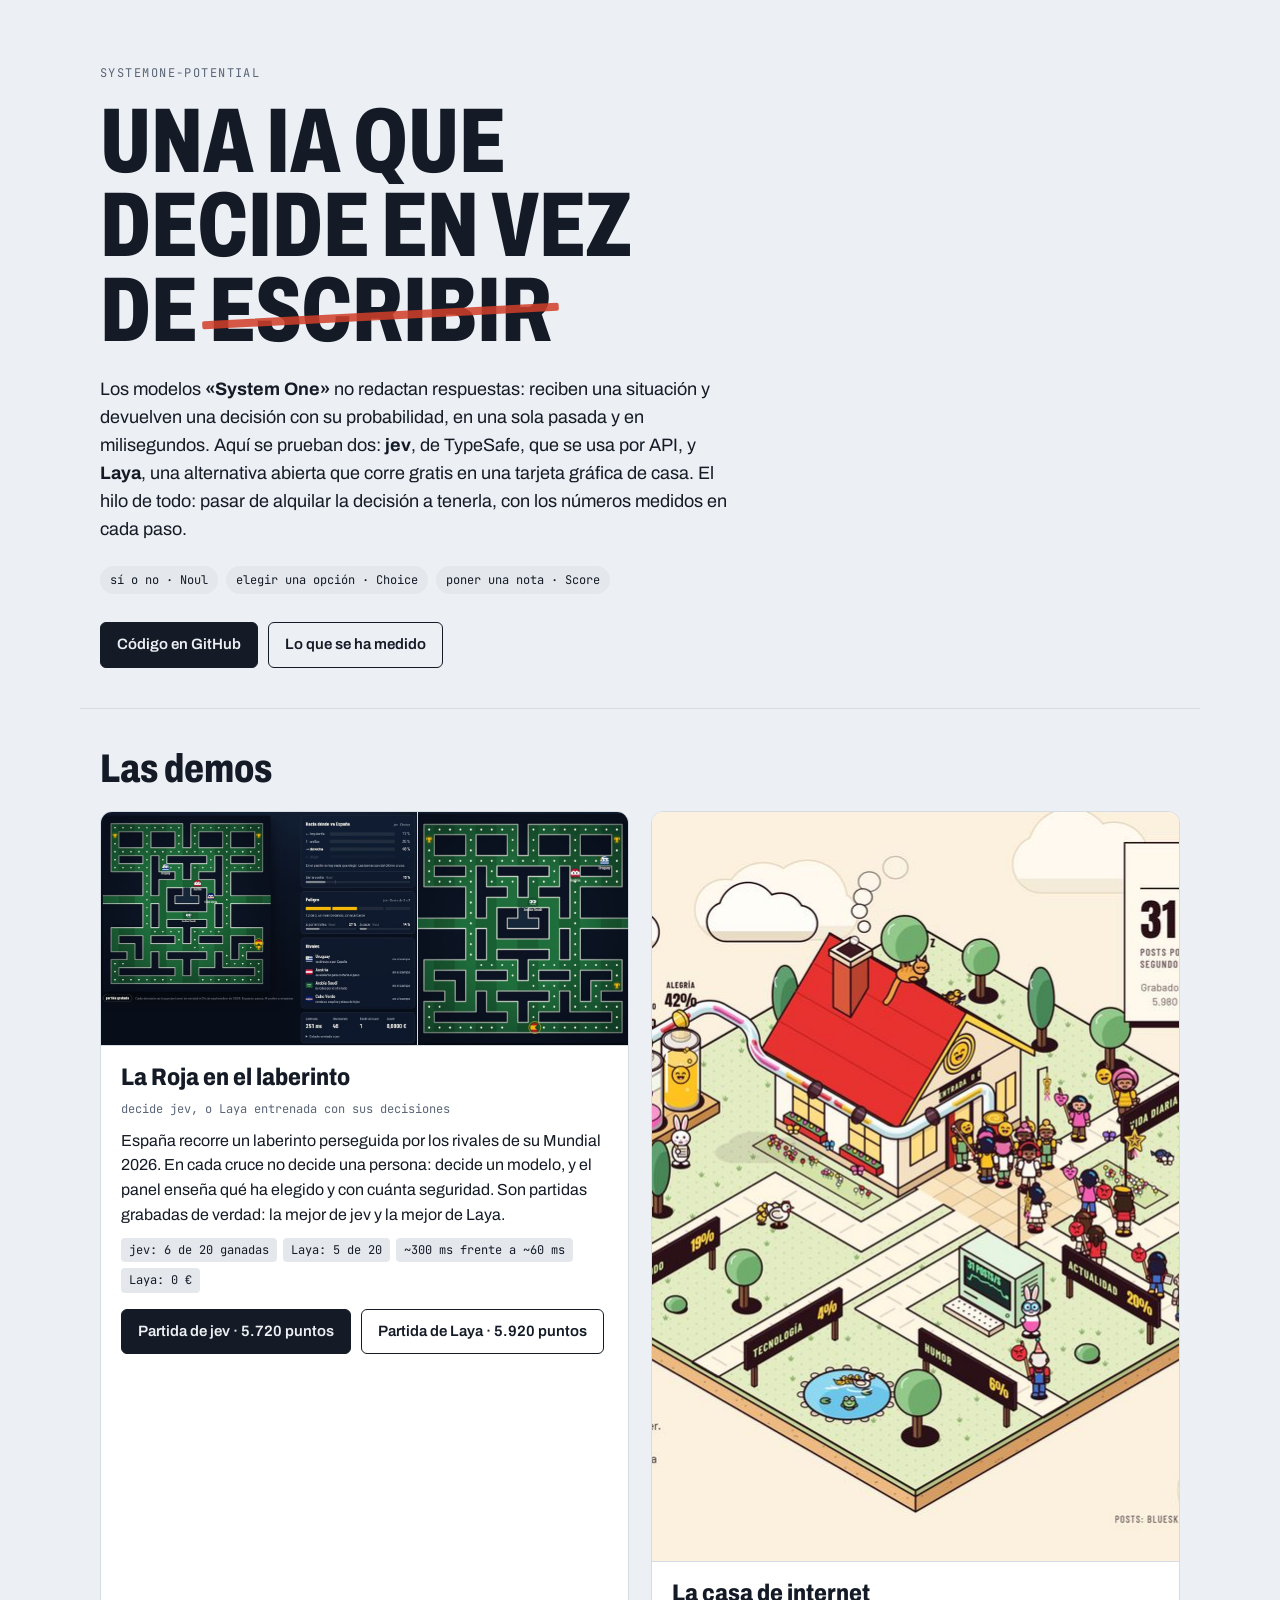
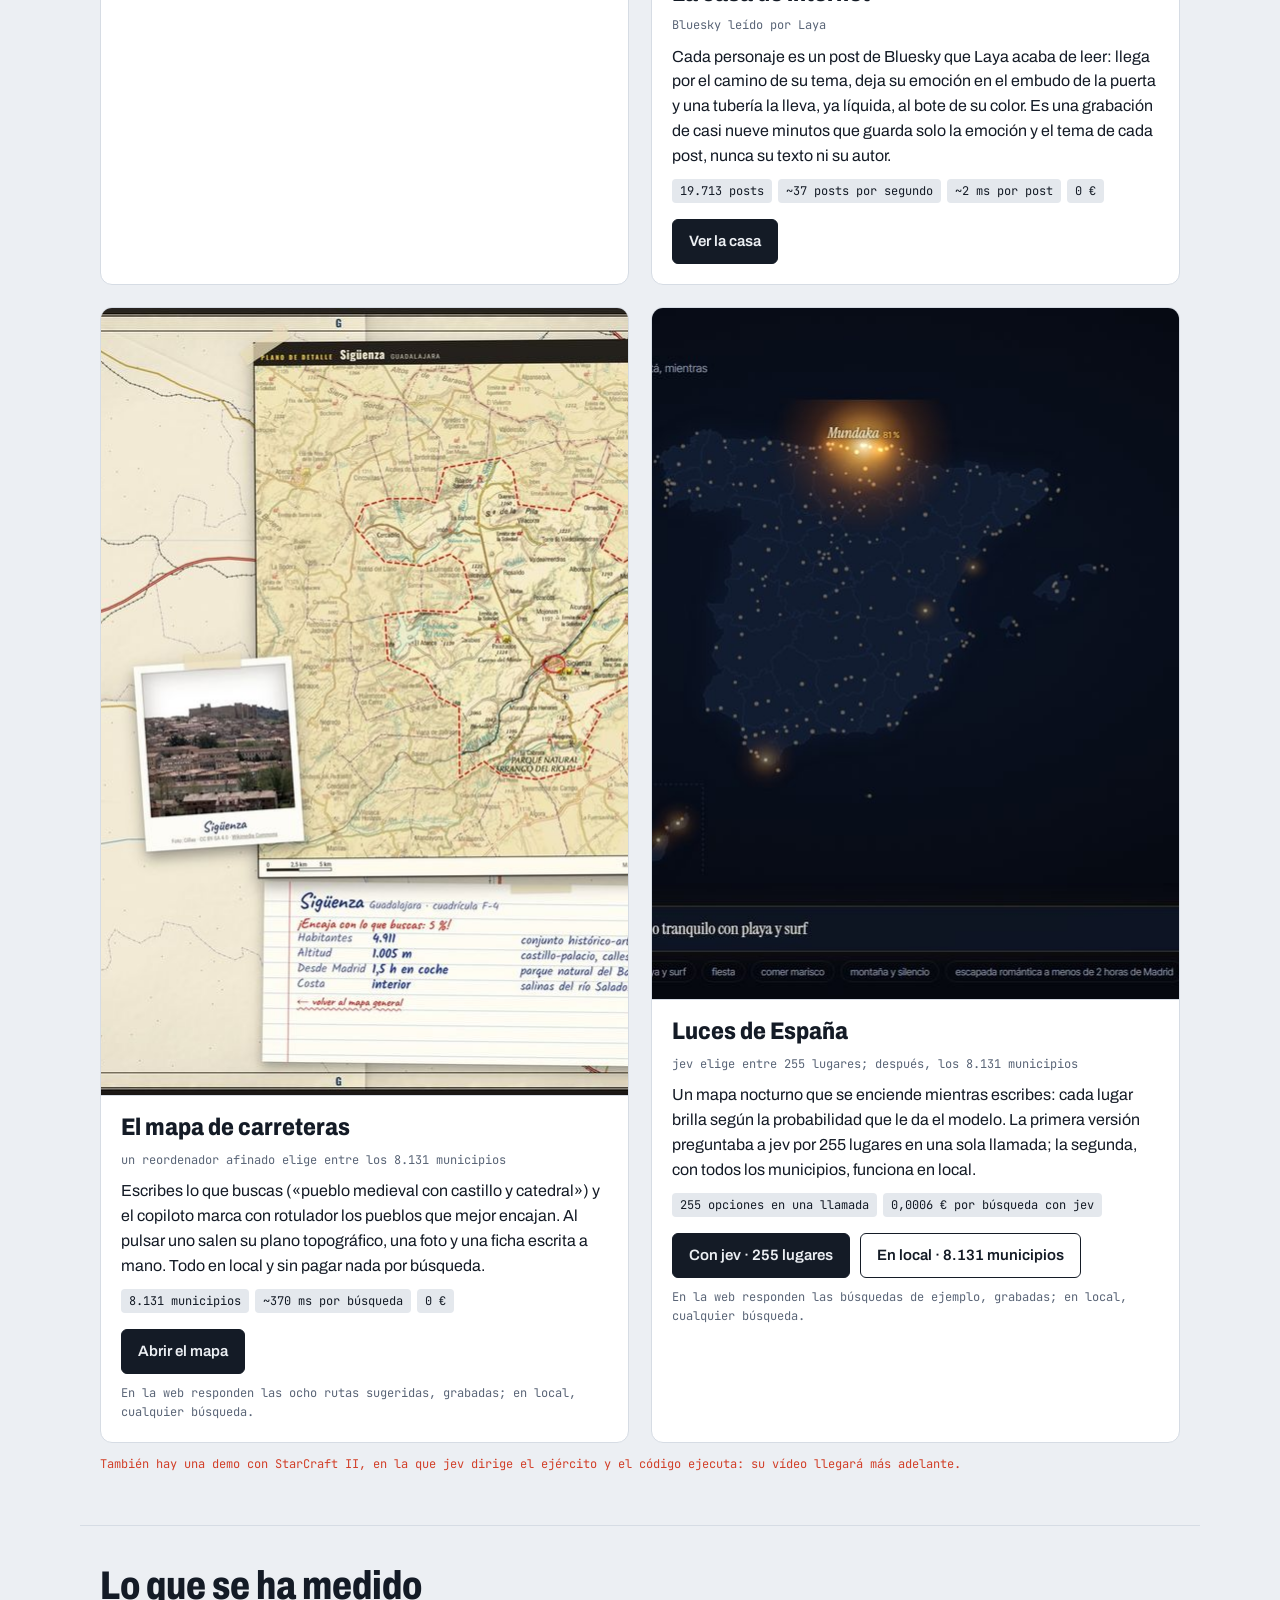
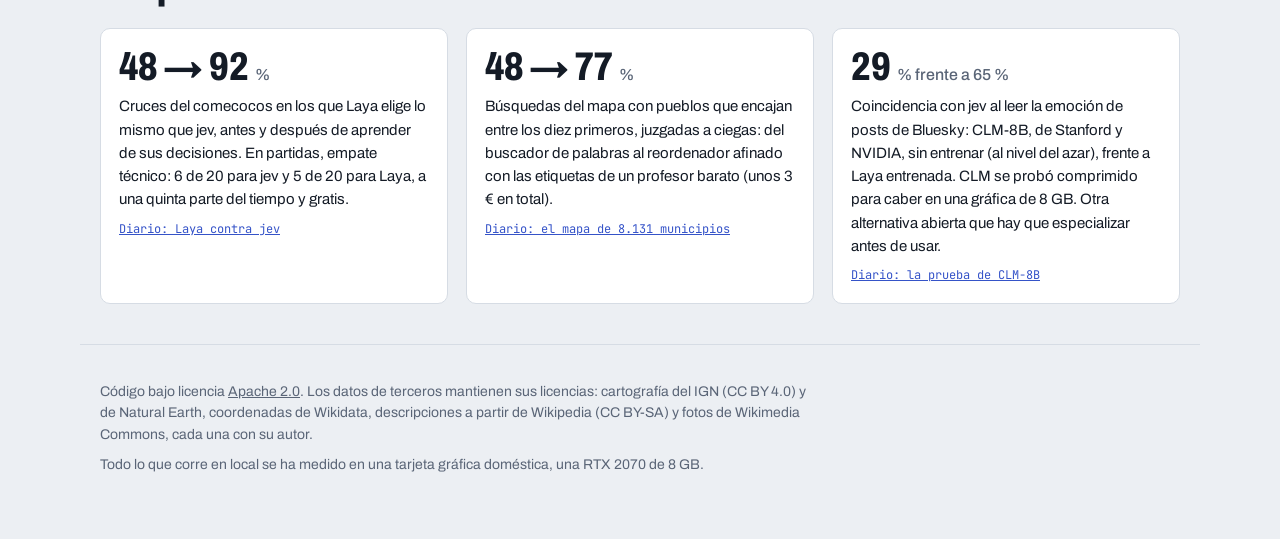
==== commit 5d12cee5: "Mapas en la web: búsquedas de ejemplo grabadas mapa/grabar.py guarda las respuestas a las búsquedas " ====
--- a/index.html
+++ b/index.html
@@ -133,10 +133,11 @@
         <h3>El mapa de carreteras</h3>
         <p class="who">un reordenador afinado elige entre los 8.131 municipios</p>
         <p>Escribes lo que buscas («pueblo medieval con castillo y catedral») y el copiloto marca con rotulador los pueblos que mejor encajan. Al pulsar uno salen su plano topográfico, una foto y una ficha escrita a mano. Todo en local y sin pagar nada por búsqueda.</p>
-        <div class="facts"><span>8.131 municipios</span><span>~300 ms por búsqueda</span><span>0 €</span></div>
+        <div class="facts"><span>8.131 municipios</span><span>~370 ms por búsqueda</span><span>0 €</span></div>
         <div class="links">
-          <span class="btn" aria-disabled="true">Próximamente, con búsquedas grabadas</span>
+          <a class="btn primary" href="mapa/static_big/carreteras.html?grabacion">Abrir el mapa</a>
         </div>
+        <p class="who">En la web responden las ocho rutas sugeridas, grabadas; en local, cualquier búsqueda.</p>
       </div>
     </article>
 
@@ -148,8 +149,10 @@
         <p>Un mapa nocturno que se enciende mientras escribes: cada lugar brilla según la probabilidad que le da el modelo. La primera versión preguntaba a jev por 255 lugares en una sola llamada; la segunda, con todos los municipios, funciona en local.</p>
         <div class="facts"><span>255 opciones en una llamada</span><span>0,0006 € por búsqueda con jev</span></div>
         <div class="links">
-          <span class="btn" aria-disabled="true">Próximamente, con búsquedas grabadas</span>
+          <a class="btn primary" href="mapa/static/index.html?grabacion">Con jev · 255 lugares</a>
+          <a class="btn" href="mapa/static_big/index.html?grabacion">En local · 8.131 municipios</a>
         </div>
+        <p class="who">En la web responden las búsquedas de ejemplo, grabadas; en local, cualquier búsqueda.</p>
       </div>
     </article>
 
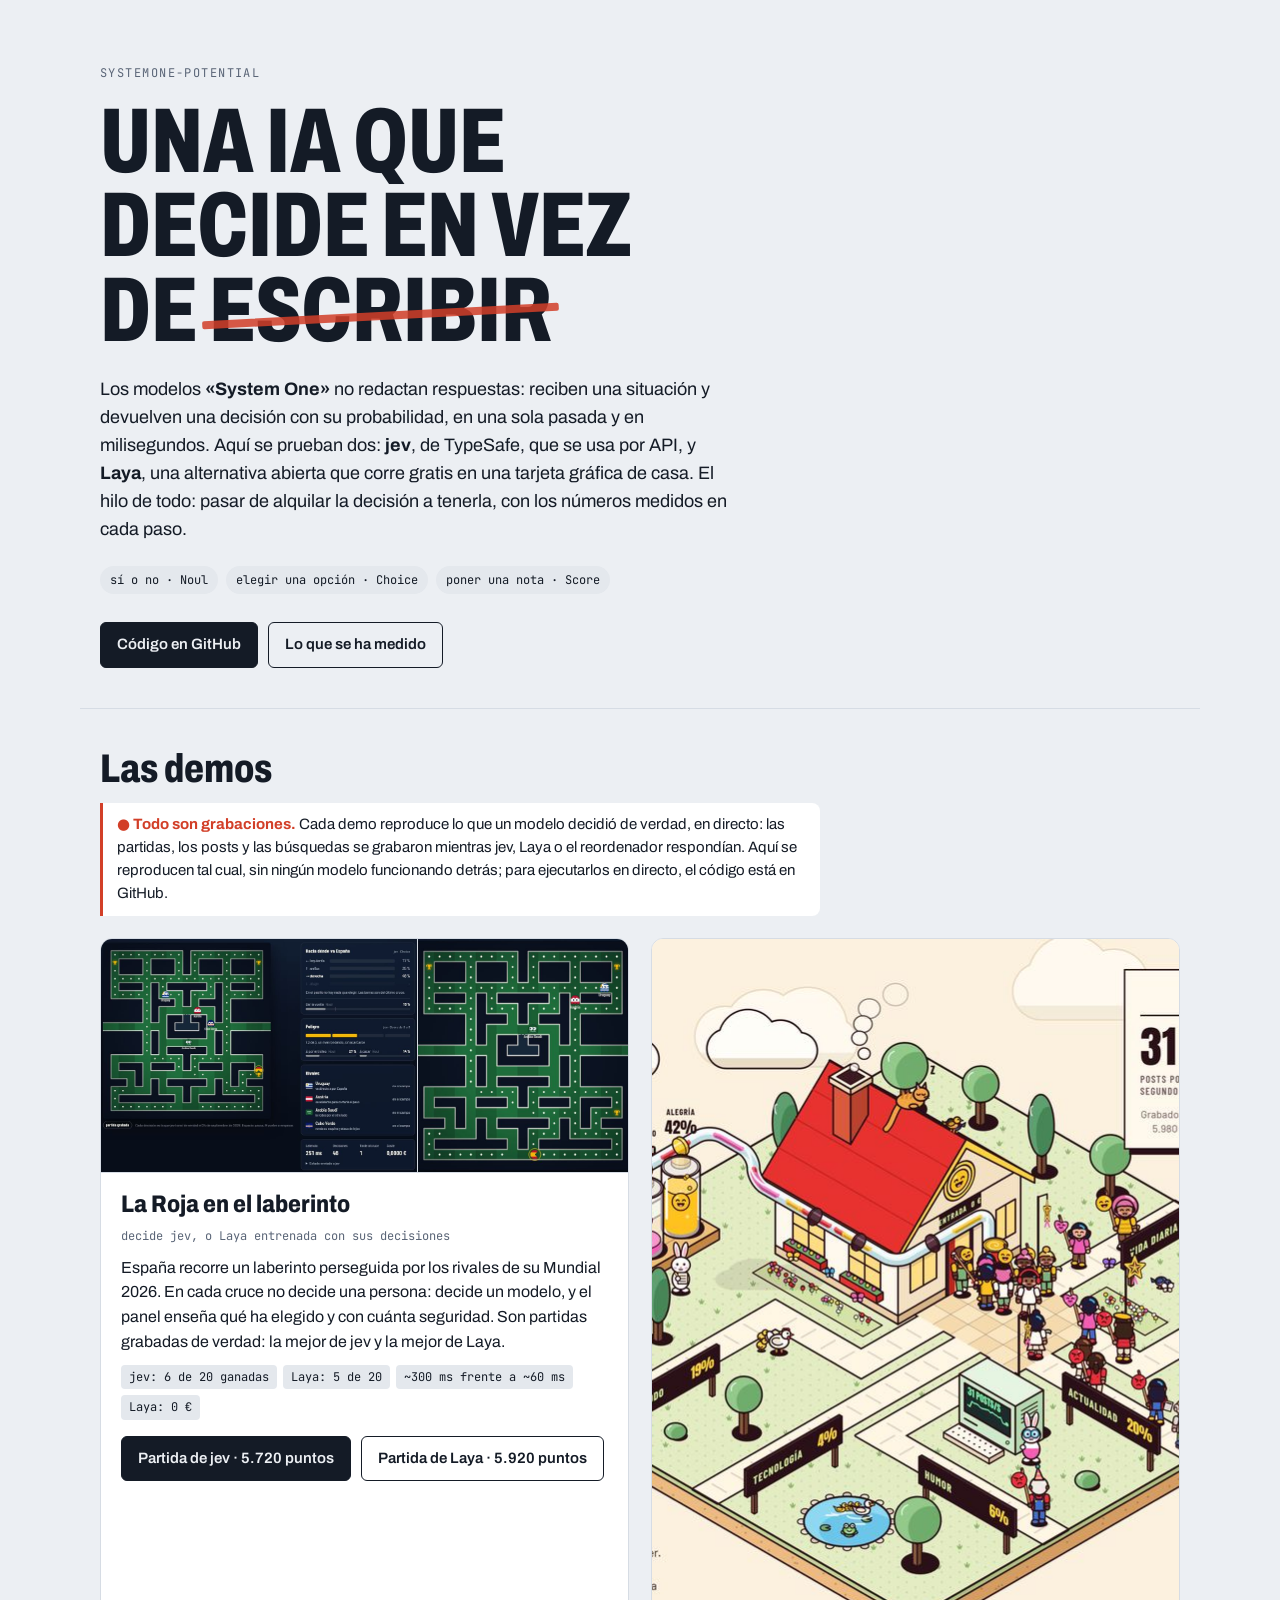
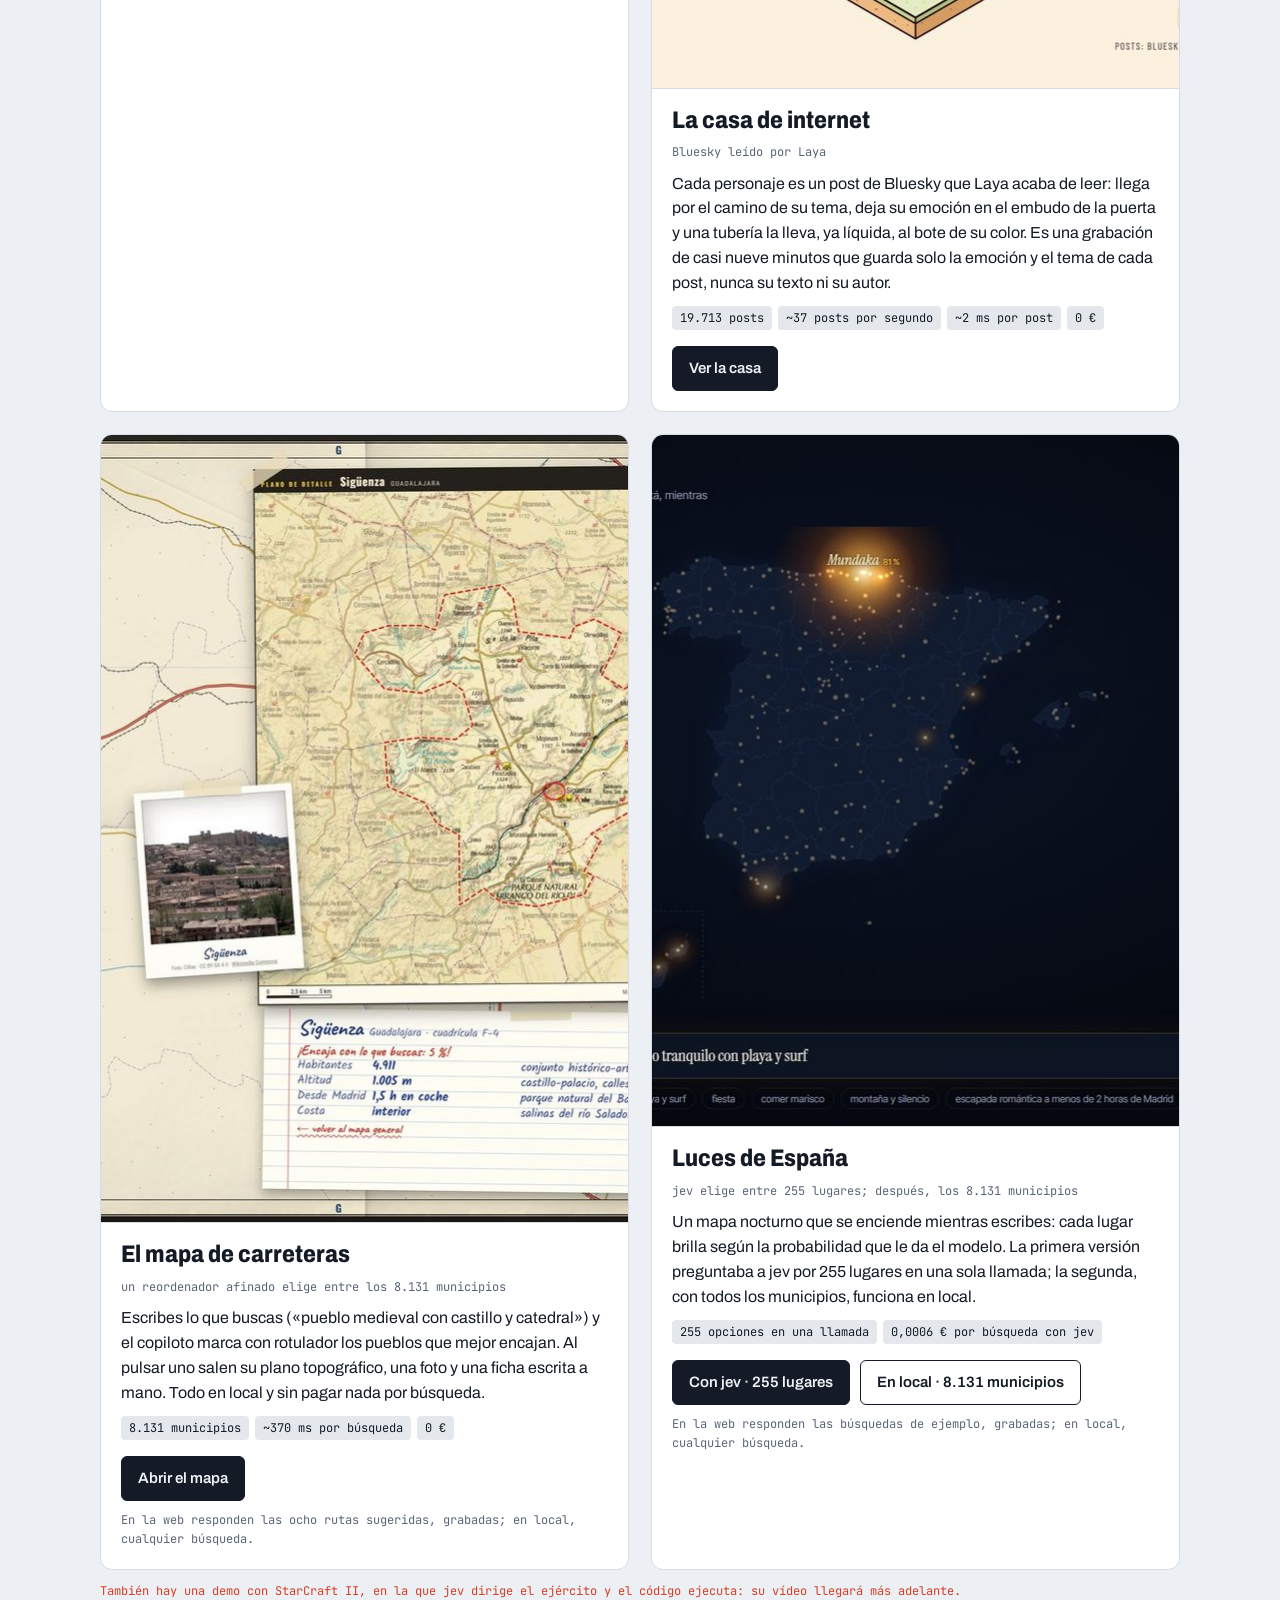
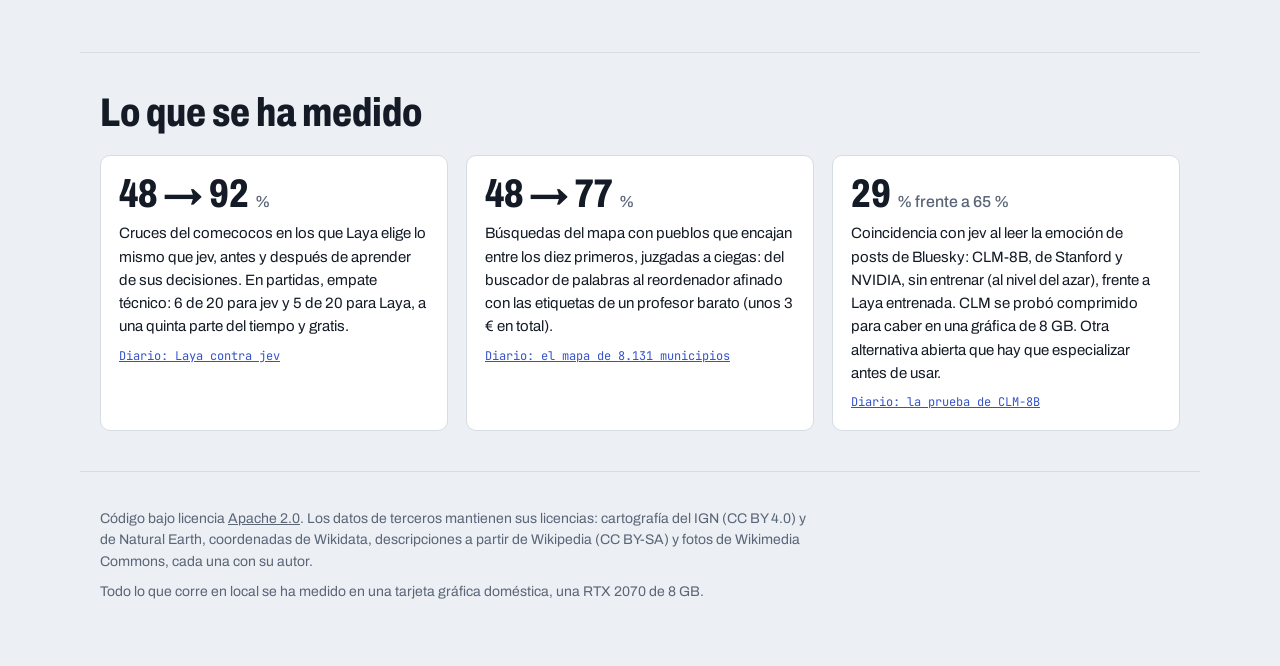
==== commit 7934bae7: "Aviso visible de grabación en todas las demos Cada demo grabada dice qué modelo lo decidió en direct" ====
--- a/index.html
+++ b/index.html
@@ -48,6 +48,9 @@
 
 h2 { font-family: var(--display); font-stretch: 78%; font-weight: 800; font-size: clamp(28px, 4vw, 40px); line-height: 1; margin: 0 0 22px; }
 section { padding-block: 40px; border-top: 1px solid var(--line); }
+.rec-note { margin: -8px 0 22px; padding: 10px 14px; max-width: 80ch; border-left: 3px solid var(--accent); background: var(--surface);
+  border-radius: 0 8px 8px 0; font-size: 15px; }
+.rec-note b { color: var(--accent); }
 .demos { display: grid; grid-template-columns: repeat(2, minmax(0, 1fr)); gap: 22px; }
 .demo { background: var(--surface); border: 1px solid var(--line); border-radius: 12px; overflow: hidden; display: grid; grid-template-rows: auto 1fr; }
 .demo img { display: block; width: 100%; aspect-ratio: 16 / 10; object-fit: cover; object-position: top; border-bottom: 1px solid var(--line); }
@@ -95,6 +98,7 @@
 
 <section class="wrap" aria-labelledby="demos-h">
   <h2 id="demos-h">Las demos</h2>
+  <p class="rec-note"><b>● Todo son grabaciones.</b> Cada demo reproduce lo que un modelo decidió de verdad, en directo: las partidas, los posts y las búsquedas se grabaron mientras jev, Laya o el reordenador respondían. Aquí se reproducen tal cual, sin ningún modelo funcionando detrás; para ejecutarlos en directo, el código está en GitHub.</p>
   <div class="demos">
 
     <article class="demo">
